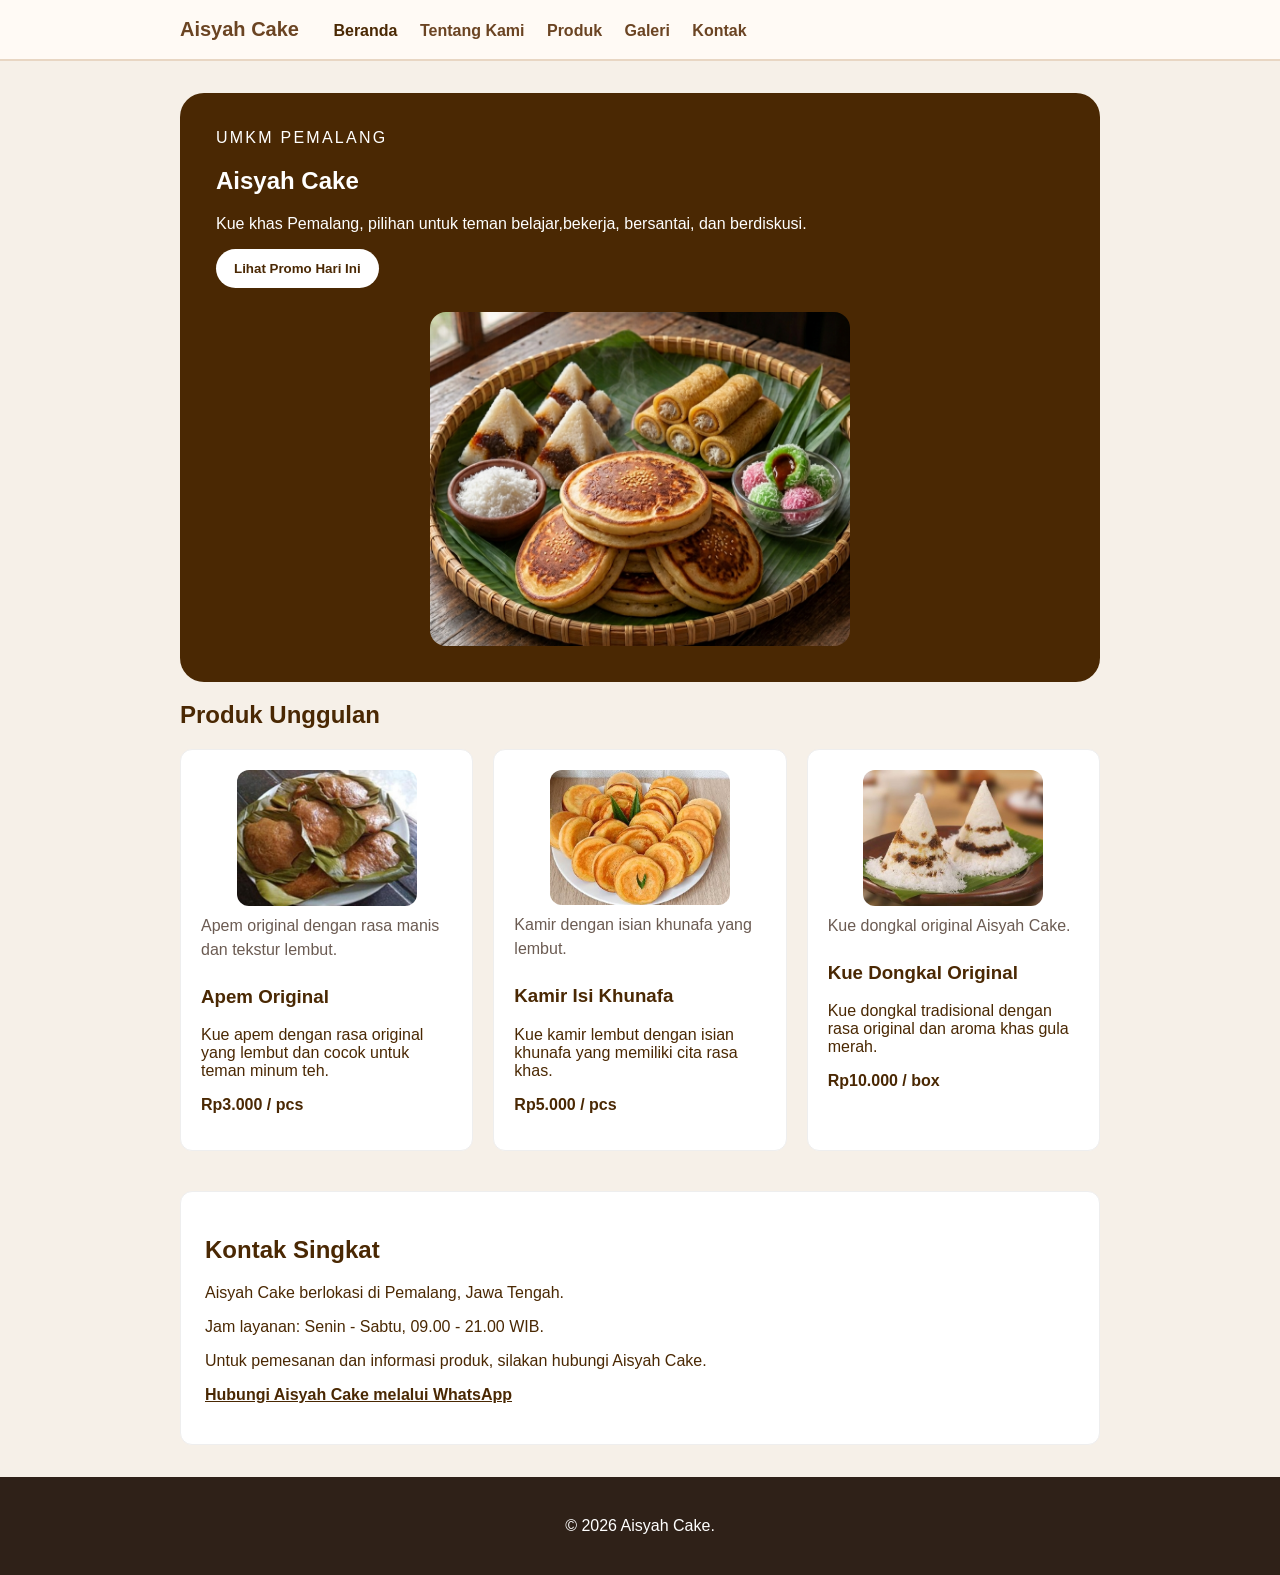
==== index.html @ 16a3bdfd "feat(P04): tambah form preferensi kontak dan validasi" ====
<!DOCTYPE html>
<html lang="id">

<head>
    <meta charset="UTF-8">
    <meta name="viewport" content="width=device-width, initial-scale=1.0">
    <title>Aisyah Cake - Website UMKM</title>
    <link rel="stylesheet" href="css/style.css">
</head>

<body>
     <a class="skip-link" href="#konten"> Lewati ke konten utama </a>
    <header class="site-header">
        <nav class="nav" aria-label="Navigasi utama">
            <a class="brand" href="index.html">
                Aisyah Cake
            </a>
            <ul>
                <li>
                    <a aria-current="page" href="index.html">Beranda</a>
                </li>
                <li>
                    <a href="tentang.html">Tentang Kami</a>
                </li>
                <li>
                    <a href="produk.html">Produk</a>
                </li>
                <li>
                    <a href="galeri.html">Galeri</a>
                </li>
                <li>
                    <a href="kontak.html">Kontak</a>
                </li>
            </ul>
        </nav>
    </header>

    <main id="konten" class="page">
         <section class="hero" aria-labelledby="hero-title">
            <p class="eyebrow">UMKM PEMALANG</p>
            <h1 id="hero-title"> Aisyah Cake </h1>
            <p>Kue khas Pemalang, pilihan untuk teman belajar,bekerja, bersantai, dan berdiskusi.</p>
            <button id="promoButton" type="button">Lihat Promo Hari Ini</button>
            <img src="assets/images/kue-tradisional.png"
                alt="Ilustrasi produk kue tradisional Aisyah Cake">
        </section>
        <section aria-labelledby="produk-title">
            <h2 id="produk-title">Produk Unggulan</h2>
            <div class="product-list">
                <article class="product-card">
                    <figure>
                        <img src="assets/images/apem.jpg"
                            alt="Kue apem original Aisyah Cake">
                        <figcaption>Apem original dengan rasa manis dan tekstur lembut.</figcaption>
                    </figure>
                    <h3>Apem Original</h3>
                    <p>Kue apem dengan rasa original yang lembut dan cocok untuk teman minum teh.</p>
                    <p class="price">Rp3.000 / pcs</p>
                </article>
                <article class="product-card">
                    <figure>
                        <img src="assets/images/kamirpmlg.jpg"
                            alt="Kue kamir Aisyah Cake">
                        <figcaption>Kamir dengan isian khunafa yang lembut.</figcaption>
                    </figure>
                    <h3>Kamir Isi Khunafa</h3>
                    <p>Kue kamir lembut dengan isian khunafa yang memiliki cita rasa khas.</p>
                    <p class="price">Rp5.000 / pcs</p>
                </article>
                <article class="product-card">
                    <figure>
                        <img src="assets/images/dongkal.jpeg"
                            alt="Kue dongkal original Aisyah Cake">
                        <figcaption>Kue dongkal original Aisyah Cake.</figcaption>
                    </figure>
                    <h3>Kue Dongkal Original</h3>
                    <p> Kue dongkal tradisional dengan rasa original dan aroma khas gula merah.</p>
                    <p class="price">Rp10.000 / box </p>
                </article>
            </div>
        </section>
        <section class="kontak" id="kontak" aria-labelledby="kontak-title">
            <h2 id="kontak-title">Kontak Singkat</h2>
            <p>Aisyah Cake berlokasi di Pemalang, Jawa Tengah.</p>
            <p>Jam layanan: Senin - Sabtu, 09.00 - 21.00 WIB.</p>
            <p>Untuk pemesanan dan informasi produk, silakan hubungi Aisyah Cake.</p>
            <p>
                <a href="https://wa.me/085877438690">Hubungi Aisyah Cake melalui WhatsApp</a>
            </p>
        </section>
    </main>

    <footer class="site-footer">
        <p> &copy; 2026 Aisyah Cake.</p>
    </footer>

    <script src="js/script.js"></script>
</body>
</html>
---- css/style.css ----
body {
    margin: 0;
    color: #4a2803;
    background: #f6f0e8;
    font-family: Arial, sans-serif;
}

.page {
    max-width: 920px;
    margin: 0 auto;
    padding: 32px 20px;
}


/* HEADER */

.site-header {
    padding: 18px 20px;
    background: #fffaf5;
    border-bottom: 2px solid #e8d6c3;
}

.nav {
    max-width: 920px;
    margin: 0 auto;
}

.brand {
    display: inline-block;
    margin-right: 30px;
    color: #4a2803;
    font-size: 20px;
    font-weight: 800;
    text-decoration: none;
}

.nav ul {
    display: inline-block;
    padding: 0;
    margin: 0;
    list-style: none;
}

.nav li {
    display: inline-block;
    margin-right: 18px;
}

.nav a {
    color: #6b4423;
    text-decoration: none;
    font-weight: 600;
}

.nav a:hover {
    color: #4a2803;
}

.nav a[aria-current="page"] {
    color: #4a2803;
    font-weight: 800;
}


/* SKIP LINK */

.skip-link {
    position: absolute;
    left: -9999px;
    padding: 8px 12px;
    color: white;
    background: #2f2118;
}

.skip-link:focus {
    top: 8px;
    left: 8px;
}


/* FOCUS */

a:focus-visible,
button:focus-visible {
    outline: 3px solid #2563eb;
    outline-offset: 3px;
}


/* HERO */

.hero {
    padding: 36px;
    color: white;
    background: #4a2803;
    border-radius: 24px;
}

.hero img {
    display: block;
    width: 100%;
    max-width: 420px;
    height: auto;
    margin: 24px auto 0;
    border-radius: 16px;
}

.eyebrow {
    margin: 0 0 8px;
    letter-spacing: 0.14em;
    text-transform: uppercase;
}


/* BUTTON */

button {
    padding: 12px 18px;
    color: #4a2803;
    font-weight: 700;
    cursor: pointer;
    background: white;
    border: 0;
    border-radius: 999px;
}


/* IMAGE */

img {
    max-width: 100%;
    height: auto;
}


/* PRODUCT */
.gallery-list {
    display: flex;
    gap: 20px;
    margin-top: 20px;
    overflow-x: auto;
    padding-bottom: 12px;
    scroll-behavior: smooth;
}

.product-list {
    display: grid;
    grid-template-columns: repeat(3, 1fr);
    gap: 20px;
    margin-top: 20px;
}

.product-card {
    padding: 20px;
    background: white;
    border: 1px solid #eee;
    border-radius: 12px;
}

.product-card h3 {
    margin-top: 0;
}

.price {
    font-weight: 700;
}

.product-card figure img {
    display: block;
    width: 100%;
    max-width: 180px;
    height: auto;
    margin: 0 auto;
    border-radius: 12px;
}


/* FIGURE */

figure {
    margin: 0 0 24px;
}

figcaption {
    margin-top: 8px;
    color: #6b5b52;
    line-height: 1.5;
}


/* GALLERY */

.media-card {
    flex: 0 0 400px;
    padding: 20px;
    background: white;
    border: 1px solid #eee;
    border-radius: 12px;
}

.media-card img {
    display: block;
    width: 100%;
    max-width: 300px;
    height: auto;
    margin: 0 auto;
    border-radius: 12px;
}


/* TABLE */

table {
    width: 100%;
    margin-top: 20px;
    background: white;
    border-collapse: collapse;
}

caption {
    margin-bottom: 8px;
    font-weight: 700;
    text-align: left;
}

th,
td {
    padding: 10px;
    text-align: left;
    border: 1px solid #dccbbc;
}

th {
    background: #fffaf5;
}


/* KONTAK */

.kontak {
    padding: 24px;
    margin-top: 40px;
    background: white;
    border: 1px solid #eee;
    border-radius: 12px;
}

.kontak a {
    color: #4a2803;
    font-weight: 700;
}

.kontak a:focus-visible {
    outline: 3px solid #2563eb;
    outline-offset: 3px;
}


/* FOOTER */

.site-footer {
    padding: 24px 20px;
    color: white;
    text-align: center;
    background: #2f2118;
}


/* RESPONSIVE */

@media (max-width: 700px) {
    .product-list {
        grid-template-columns: 1fr;
    }

    .gallery-list {
        grid-template-columns: 1fr;
    }
}

/* FORM */
.field {
     margin-bottom: 16px; 
    }
.field label {
     display: block;
     margin-bottom: 6px; 
    }
fieldset { 
     margin: 0 0 16px; 
    }
#preview-form { 
    padding: 16px; 
    white-space: pre-wrap; 
    background: white; 
    border: 1px solid #dccbbc; 
}
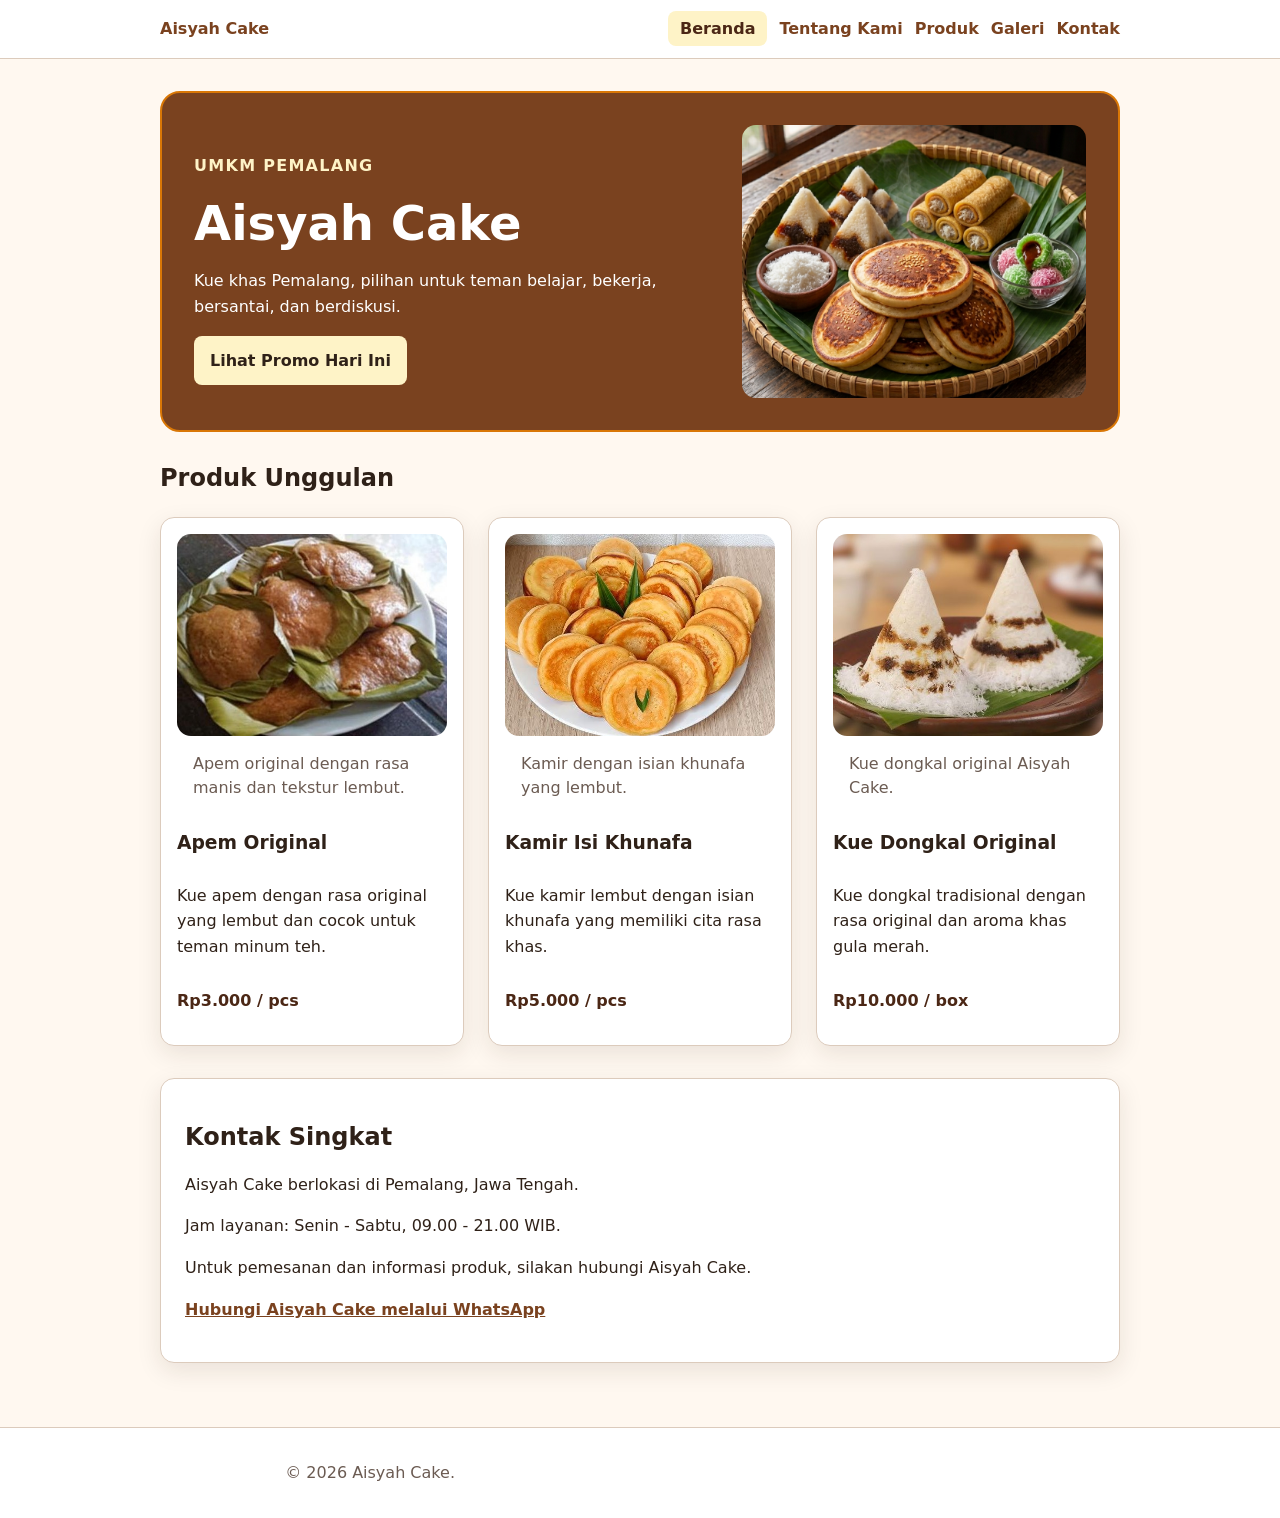
==== commit 46e43c9f: "feat(p06): implementasi layout grid dan flexbox" ====
--- a/index.html
+++ b/index.html
@@ -1,3 +1,4 @@
+
 <!DOCTYPE html>
 <html lang="id">
 
@@ -9,91 +10,137 @@
 </head>
 
 <body>
-     <a class="skip-link" href="#konten"> Lewati ke konten utama </a>
+    <a class="skip-link" href="#konten">Lewati ke konten utama</a>
+
     <header class="site-header">
         <nav class="nav" aria-label="Navigasi utama">
-            <a class="brand" href="index.html">
-                Aisyah Cake
-            </a>
+            <a class="brand" href="index.html">Aisyah Cake</a>
+
             <ul>
-                <li>
-                    <a aria-current="page" href="index.html">Beranda</a>
-                </li>
-                <li>
-                    <a href="tentang.html">Tentang Kami</a>
-                </li>
-                <li>
-                    <a href="produk.html">Produk</a>
-                </li>
-                <li>
-                    <a href="galeri.html">Galeri</a>
-                </li>
-                <li>
-                    <a href="kontak.html">Kontak</a>
-                </li>
+                <li><a aria-current="page" href="index.html">Beranda</a></li>
+                <li><a href="tentang.html">Tentang Kami</a></li>
+                <li><a href="produk.html">Produk</a></li>
+                <li><a href="galeri.html">Galeri</a></li>
+                <li><a href="kontak.html">Kontak</a></li>
             </ul>
         </nav>
     </header>
 
     <main id="konten" class="page">
-         <section class="hero" aria-labelledby="hero-title">
-            <p class="eyebrow">UMKM PEMALANG</p>
-            <h1 id="hero-title"> Aisyah Cake </h1>
-            <p>Kue khas Pemalang, pilihan untuk teman belajar,bekerja, bersantai, dan berdiskusi.</p>
-            <button id="promoButton" type="button">Lihat Promo Hari Ini</button>
-            <img src="assets/images/kue-tradisional.png"
-                alt="Ilustrasi produk kue tradisional Aisyah Cake">
+
+        <section class="hero" aria-labelledby="hero-title">
+            <div class="hero-content">
+                <p class="eyebrow">UMKM PEMALANG</p>
+
+                <h1 id="hero-title">Aisyah Cake</h1>
+
+                <p>
+                    Kue khas Pemalang, pilihan untuk teman belajar,
+                    bekerja, bersantai, dan berdiskusi.
+                </p>
+
+                <button id="promoButton" type="button">
+                    Lihat Promo Hari Ini
+                </button>
+            </div>
+
+            <div class="hero-media">
+                <img
+                    src="assets/images/kue-tradisional.png"
+                    alt="Ilustrasi produk kue tradisional Aisyah Cake">
+            </div>
         </section>
-        <section aria-labelledby="produk-title">
+
+        <section class="produk-unggulan" aria-labelledby="produk-title">
             <h2 id="produk-title">Produk Unggulan</h2>
+
             <div class="product-list">
                 <article class="product-card">
                     <figure>
-                        <img src="assets/images/apem.jpg"
+                        <img
+                            src="assets/images/apem.jpg"
                             alt="Kue apem original Aisyah Cake">
-                        <figcaption>Apem original dengan rasa manis dan tekstur lembut.</figcaption>
+                        <figcaption>
+                            Apem original dengan rasa manis dan tekstur lembut.
+                        </figcaption>
                     </figure>
+
                     <h3>Apem Original</h3>
-                    <p>Kue apem dengan rasa original yang lembut dan cocok untuk teman minum teh.</p>
+
+                    <p>
+                        Kue apem dengan rasa original yang lembut dan cocok
+                        untuk teman minum teh.
+                    </p>
+
                     <p class="price">Rp3.000 / pcs</p>
                 </article>
+
                 <article class="product-card">
                     <figure>
-                        <img src="assets/images/kamirpmlg.jpg"
+                        <img
+                            src="assets/images/kamirpmlg.jpg"
                             alt="Kue kamir Aisyah Cake">
-                        <figcaption>Kamir dengan isian khunafa yang lembut.</figcaption>
+                        <figcaption>
+                            Kamir dengan isian khunafa yang lembut.
+                        </figcaption>
                     </figure>
+
                     <h3>Kamir Isi Khunafa</h3>
-                    <p>Kue kamir lembut dengan isian khunafa yang memiliki cita rasa khas.</p>
+
+                    <p>
+                        Kue kamir lembut dengan isian khunafa yang memiliki
+                        cita rasa khas.
+                    </p>
+
                     <p class="price">Rp5.000 / pcs</p>
                 </article>
+
                 <article class="product-card">
                     <figure>
-                        <img src="assets/images/dongkal.jpeg"
+                        <img
+                            src="assets/images/dongkal.jpeg"
                             alt="Kue dongkal original Aisyah Cake">
-                        <figcaption>Kue dongkal original Aisyah Cake.</figcaption>
+                        <figcaption>
+                            Kue dongkal original Aisyah Cake.
+                        </figcaption>
                     </figure>
+
                     <h3>Kue Dongkal Original</h3>
-                    <p> Kue dongkal tradisional dengan rasa original dan aroma khas gula merah.</p>
-                    <p class="price">Rp10.000 / box </p>
+
+                    <p>
+                        Kue dongkal tradisional dengan rasa original dan
+                        aroma khas gula merah.
+                    </p>
+
+                    <p class="price">Rp10.000 / box</p>
                 </article>
             </div>
         </section>
+
         <section class="kontak" id="kontak" aria-labelledby="kontak-title">
             <h2 id="kontak-title">Kontak Singkat</h2>
+
             <p>Aisyah Cake berlokasi di Pemalang, Jawa Tengah.</p>
             <p>Jam layanan: Senin - Sabtu, 09.00 - 21.00 WIB.</p>
-            <p>Untuk pemesanan dan informasi produk, silakan hubungi Aisyah Cake.</p>
             <p>
-                <a href="https://wa.me/085877438690">Hubungi Aisyah Cake melalui WhatsApp</a>
+                Untuk pemesanan dan informasi produk, silakan hubungi
+                Aisyah Cake.
+            </p>
+
+            <p>
+                <a href="https://wa.me/085877438690">
+                    Hubungi Aisyah Cake melalui WhatsApp
+                </a>
             </p>
         </section>
+
     </main>
 
     <footer class="site-footer">
-        <p> &copy; 2026 Aisyah Cake.</p>
+        <p>&copy; 2026 Aisyah Cake.</p>
     </footer>
 
     <script src="js/script.js"></script>
 </body>
-</html>+
+</html>
--- a/css/style.css
+++ b/css/style.css
@@ -1,297 +1,618 @@
+:root {
+    /* Token warna */
+    --color-primary: #7a421f;
+    --color-primary-strong: #4b2715;
+    --color-text: #2f2118;
+    --color-muted: #6b5b52;
+    --color-surface: #ffffff;
+    --color-surface-soft: #fff8f0;
+    --color-border: #dccbbc;
+    --color-focus: #1d4ed8;
+
+    /* Token tugas mandiri */
+    --color-accent: #d97706;
+    --color-success: #166534;
+    --color-success-soft: #f0fdf4;
+    --color-danger: #b91c1c;
+    --color-danger-soft: #fef2f2;
+
+    /* Token spasi */
+    --space-1: 0.5rem;
+    --space-2: 0.75rem;
+    --space-3: 1rem;
+    --space-4: 1.5rem;
+    --space-5: 2rem;
+    --space-6: 2.5rem;
+
+    /* Token radius dan bayangan */
+    --radius-sm: 0.5rem;
+    --radius-md: 0.875rem;
+    --radius-lg: 1.25rem;
+    --shadow-card: 0 0.5rem 1.5rem rgb(47 33 24 / 0.1);
+}
+
+*,
+*::before,
+*::after {
+    box-sizing: border-box;
+}
+
+html {
+    color-scheme: light;
+}
+
 body {
     margin: 0;
-    color: #4a2803;
-    background: #f6f0e8;
-    font-family: Arial, sans-serif;
-}
-
-.page {
-    max-width: 920px;
-    margin: 0 auto;
-    padding: 32px 20px;
-}
-
-
-/* HEADER */
-
-.site-header {
-    padding: 18px 20px;
-    background: #fffaf5;
-    border-bottom: 2px solid #e8d6c3;
-}
-
-.nav {
-    max-width: 920px;
-    margin: 0 auto;
-}
-
-.brand {
-    display: inline-block;
-    margin-right: 30px;
-    color: #4a2803;
-    font-size: 20px;
-    font-weight: 800;
-    text-decoration: none;
-}
-
-.nav ul {
-    display: inline-block;
-    padding: 0;
-    margin: 0;
-    list-style: none;
-}
-
-.nav li {
-    display: inline-block;
-    margin-right: 18px;
-}
-
-.nav a {
-    color: #6b4423;
-    text-decoration: none;
-    font-weight: 600;
-}
-
-.nav a:hover {
-    color: #4a2803;
-}
-
-.nav a[aria-current="page"] {
-    color: #4a2803;
-    font-weight: 800;
-}
-
-
-/* SKIP LINK */
-
-.skip-link {
-    position: absolute;
-    left: -9999px;
-    padding: 8px 12px;
-    color: white;
-    background: #2f2118;
-}
-
-.skip-link:focus {
-    top: 8px;
-    left: 8px;
-}
-
-
-/* FOCUS */
-
-a:focus-visible,
-button:focus-visible {
-    outline: 3px solid #2563eb;
-    outline-offset: 3px;
-}
-
-
-/* HERO */
-
-.hero {
-    padding: 36px;
-    color: white;
-    background: #4a2803;
-    border-radius: 24px;
-}
-
-.hero img {
-    display: block;
-    width: 100%;
-    max-width: 420px;
-    height: auto;
-    margin: 24px auto 0;
-    border-radius: 16px;
-}
-
-.eyebrow {
-    margin: 0 0 8px;
-    letter-spacing: 0.14em;
-    text-transform: uppercase;
-}
-
-
-/* BUTTON */
-
-button {
-    padding: 12px 18px;
-    color: #4a2803;
-    font-weight: 700;
-    cursor: pointer;
-    background: white;
-    border: 0;
-    border-radius: 999px;
-}
-
-
-/* IMAGE */
-
+    color: var(--color-text);
+    background: var(--color-surface-soft);
+    font-family: system-ui, -apple-system, BlinkMacSystemFont, "Segoe UI", sans-serif;
+    font-size: 1rem;
+    line-height: 1.6;
+}
+
+/* Media, tautan, dan fokus keyboard */
 img {
     max-width: 100%;
     height: auto;
 }
 
-
-/* PRODUCT */
-.gallery-list {
+a {
+    color: var(--color-primary);
+}
+
+a:hover {
+    color: var(--color-primary-strong);
+}
+
+:focus-visible {
+    outline: 3px solid var(--color-focus);
+    outline-offset: 3px;
+}
+
+/* Skip link */
+.skip-link {
+    position: absolute;
+    top: -5rem;
+    left: var(--space-3);
+    padding: var(--space-2) var(--space-3);
+    color: var(--color-surface);
+    background: var(--color-text);
+}
+
+.skip-link:focus {
+    top: var(--space-3);
+}
+
+/* Header dan navigasi Flexbox */
+.site-header,
+.site-footer {
+    padding: var(--space-3) var(--space-4);
+    background: var(--color-surface);
+    border-bottom: 1px solid var(--color-border);
+}
+
+.nav,
+.page {
+    width: min(100% - 2rem, 60rem);
+    margin-inline: auto;
+}
+
+.nav {
     display: flex;
-    gap: 20px;
-    margin-top: 20px;
-    overflow-x: auto;
-    padding-bottom: 12px;
-    scroll-behavior: smooth;
+    align-items: center;
+    justify-content: space-between;
+    flex-wrap: wrap;
+    gap: var(--space-3);
+}
+
+.brand {
+    display: inline-block;
+    flex-shrink: 0;
+    margin: 0;
+    color: var(--color-text);
+    font-weight: 800;
+    text-decoration: none;
+}
+
+.nav ul {
+    display: flex;
+    align-items: center;
+    flex-wrap: wrap;
+    gap: var(--space-2);
+    padding: 0;
+    margin: 0;
+    list-style: none;
+}
+
+.nav li {
+    margin: 0;
+}
+
+.nav a {
+    color: var(--color-primary);
+    font-weight: 600;
+    text-decoration: none;
+}
+
+.nav a:hover {
+    color: var(--color-primary-strong);
+}
+
+.nav a[aria-current="page"] {
+    padding: var(--space-1) var(--space-2);
+    color: var(--color-primary-strong);
+    font-weight: 700;
+    background: #fef3c7;
+    border-radius: var(--radius-sm);
+}
+
+.page {
+    padding-block: var(--space-5);
+}
+
+/* Tipografi */
+h1,
+h2,
+h3 {
+    line-height: 1.2;
+    text-wrap: balance;
+}
+
+h1 {
+    font-size: clamp(2rem, 6vw, 3rem);
+}
+
+p,
+li {
+    max-width: 68ch;
+}
+
+.eyebrow {
+    color: var(--color-primary);
+    font-weight: 800;
+    letter-spacing: 0.08em;
+    text-transform: uppercase;
+}
+
+.price {
+    color: var(--color-primary-strong);
+    font-weight: 800;
+}
+
+/* Tombol */
+.button,
+button {
+    display: inline-block;
+    padding: var(--space-2) var(--space-3);
+    color: var(--color-surface);
+    font: inherit;
+    font-weight: 700;
+    text-decoration: none;
+    cursor: pointer;
+    background: var(--color-primary);
+    border: 0;
+    border-radius: var(--radius-sm);
+}
+
+.button:hover,
+button:hover {
+    color: var(--color-surface);
+    background: var(--color-primary-strong);
+}
+
+/* Hero Beranda CSS Grid */
+.hero {
+    display: grid;
+    grid-template-columns: minmax(0, 1.2fr) minmax(0, 0.8fr);
+    align-items: center;
+    gap: var(--space-5);
+    padding: var(--space-5);
+    color: var(--color-surface);
+    background: var(--color-primary);
+    border: 2px solid var(--color-accent);
+    border-radius: var(--radius-lg);
+}
+
+.hero-content,
+.hero-media {
+    min-width: 0;
+}
+
+.hero-content h1 {
+    margin-block: var(--space-2);
+}
+
+.hero-content p {
+    max-width: 55ch;
+}
+
+.hero .eyebrow {
+    color: #fef3c7;
+}
+
+.hero-media img {
+    display: block;
+    width: 100%;
+    max-width: none;
+    height: auto;
+    margin: 0;
+    border-radius: var(--radius-md);
+}
+
+.hero #promoButton {
+    color: var(--color-text);
+    background: #fef3c7;
+}
+
+.hero #promoButton:hover {
+    color: var(--color-text);
+    background: #fde68a;
+}
+
+/* Gaya dasar Card */
+.product-card,
+.media-card {
+    padding: var(--space-3);
+    background: var(--color-surface);
+    border: 1px solid var(--color-border);
+    border-radius: var(--radius-md);
+    box-shadow: var(--shadow-card);
+}
+
+/* Produk unggulan dan kartu Grid + Flexbox */
+.produk-unggulan,
+.kontak {
+    margin-top: var(--space-5);
+}
+
+.produk-unggulan > h2 {
+    margin-bottom: var(--space-4);
 }
 
 .product-list {
     display: grid;
-    grid-template-columns: repeat(3, 1fr);
-    gap: 20px;
-    margin-top: 20px;
+    grid-template-columns: repeat(3, minmax(0, 1fr));
+    align-items: stretch;
+    gap: var(--space-4);
 }
 
 .product-card {
-    padding: 20px;
-    background: white;
-    border: 1px solid #eee;
-    border-radius: 12px;
+    display: flex;
+    flex-direction: column;
+    min-width: 0;
+    margin: 0;
 }
 
 .product-card h3 {
-    margin-top: 0;
-}
-
-.price {
-    font-weight: 700;
+    margin-top: var(--space-3);
+    margin-bottom: var(--space-2);
+}
+
+.product-card figure {
+    margin: 0;
 }
 
 .product-card figure img {
     display: block;
     width: 100%;
-    max-width: 180px;
+    max-width: none;
     height: auto;
     margin: 0 auto;
-    border-radius: 12px;
-}
-
-
-/* FIGURE */
+    border-radius: var(--radius-md);
+}
+
+.product-card p {
+    overflow-wrap: break-word;
+}
+
+.product-card .price {
+    margin-top: auto;
+    padding-top: var(--space-2);
+}
+
+/* Tentang Kami Grid */
+.about-intro {
+    display: grid;
+    grid-template-columns: minmax(0, 1.1fr) minmax(0, 0.9fr);
+    align-items: center;
+    gap: var(--space-5);
+    margin-bottom: var(--space-5);
+}
+
+.about-content,
+.about-image {
+    min-width: 0;
+}
+
+.about-image img {
+    display: block;
+    width: 100%;
+    height: auto;
+    border-radius: var(--radius-md);
+    object-fit: cover;
+}
+
+.about-values {
+    padding: var(--space-4);
+    margin-bottom: var(--space-5);
+    background: var(--color-surface-soft);
+    border: 1px solid var(--color-border);
+    border-radius: var(--radius-md);
+}
+
+.about-values ul {
+    padding-left: var(--space-4);
+    line-height: 1.9;
+}
+
+/* Kategori dan daftar harga produk */
+.product-categories,
+.product-prices {
+    margin-block: var(--space-5);
+}
+
+.category-list {
+    display: flex;
+    flex-wrap: wrap;
+    gap: var(--space-2);
+    padding: 0;
+    list-style: none;
+}
+
+.category-list li {
+    padding: 0.6rem 1rem;
+    color: var(--color-primary);
+    background: #fff3e6;
+    border: 1px solid #e5c8ad;
+    border-radius: 999px;
+}
+
+.table-wrapper {
+    width: 100%;
+    overflow-x: auto;
+}
+
+table {
+    width: 100%;
+    margin-block: var(--space-3);
+    background: var(--color-surface);
+    border: 1px solid var(--color-border);
+    border-collapse: collapse;
+    box-shadow: var(--shadow-card);
+}
+
+.table-wrapper table {
+    margin-top: 0;
+}
+
+caption {
+    padding: var(--space-2);
+    margin-bottom: var(--space-2);
+    color: var(--color-muted);
+    font-weight: 700;
+    text-align: left;
+}
+
+th,
+td {
+    padding: var(--space-2);
+    text-align: left;
+    vertical-align: top;
+    background: var(--color-surface);
+    border: 1px solid var(--color-border);
+}
+
+th {
+    background: var(--color-surface-soft);
+}
+
+.table-wrapper thead th {
+    color: var(--color-surface);
+    background: var(--color-primary);
+}
+
+.table-wrapper tbody tr:nth-child(even) th,
+.table-wrapper tbody tr:nth-child(even) td {
+    background: var(--color-surface-soft);
+}
+
+/* Galeri CSS Grid */
+.gallery-list {
+    display: grid;
+    grid-template-columns: repeat(2, minmax(0, 1fr));
+    gap: var(--space-4);
+    margin-top: var(--space-4);
+}
+
+.media-card {
+    min-width: 0;
+    margin: 0;
+    padding: 0;
+    overflow: hidden;
+}
 
 figure {
-    margin: 0 0 24px;
-}
-
-figcaption {
-    margin-top: 8px;
-    color: #6b5b52;
-    line-height: 1.5;
-}
-
-
-/* GALLERY */
-
-.media-card {
-    flex: 0 0 400px;
-    padding: 20px;
-    background: white;
-    border: 1px solid #eee;
-    border-radius: 12px;
+    margin: 0;
 }
 
 .media-card img {
     display: block;
     width: 100%;
-    max-width: 300px;
-    height: auto;
-    margin: 0 auto;
-    border-radius: 12px;
-}
-
-
-/* TABLE */
-
-table {
-    width: 100%;
-    margin-top: 20px;
-    background: white;
-    border-collapse: collapse;
-}
-
-caption {
-    margin-bottom: 8px;
+    height: 15rem;
+    object-fit: cover;
+}
+
+figcaption {
+    padding: var(--space-3);
+    color: var(--color-muted);
+    line-height: 1.5;
+}
+
+audio {
+    max-width: 100%;
+}
+
+.gallery-audio {
+    padding: 1.25rem;
+    margin-top: var(--space-5);
+    background: var(--color-surface);
+    border: 1px solid var(--color-border);
+    border-radius: var(--radius-md);
+    box-shadow: var(--shadow-card);
+}
+
+.gallery-audio audio {
+    display: block;
+    width: 100%;
+    max-width: 30rem;
+}
+
+/* Kontak dan formulir */
+.kontak {
+    padding: var(--space-4);
+    background: var(--color-surface);
+    border: 1px solid var(--color-border);
+    border-radius: var(--radius-md);
+    box-shadow: var(--shadow-card);
+}
+
+.kontak a {
+    color: var(--color-primary);
     font-weight: 700;
-    text-align: left;
-}
-
-th,
-td {
-    padding: 10px;
-    text-align: left;
-    border: 1px solid #dccbbc;
-}
-
-th {
-    background: #fffaf5;
-}
-
-
-/* KONTAK */
-
-.kontak {
-    padding: 24px;
-    margin-top: 40px;
-    background: white;
-    border: 1px solid #eee;
-    border-radius: 12px;
-}
-
-.kontak a {
-    color: #4a2803;
+}
+
+#form-kontak {
+    display: grid;
+    grid-template-columns: repeat(2, minmax(0, 1fr));
+    gap: 1.25rem;
+    padding: var(--space-3);
+    margin-top: var(--space-4);
+    background: var(--color-surface);
+    border: 1px solid var(--color-border);
+    border-radius: var(--radius-md);
+    box-shadow: var(--shadow-card);
+}
+
+#form-kontak .field {
+    display: flex;
+    flex-direction: column;
+    gap: 0.45rem;
+    min-width: 0;
+    margin: 0;
+}
+
+.field label,
+legend {
+    display: block;
+    margin-bottom: var(--space-1);
     font-weight: 700;
 }
 
+#form-kontak input:not([type="radio"]),
+#form-kontak select,
+#form-kontak textarea {
+    width: 100%;
+    max-width: 100%;
+    padding: var(--space-2);
+    color: inherit;
+    font: inherit;
+    background: var(--color-surface);
+    border: 1px solid var(--color-border);
+    border-radius: var(--radius-sm);
+}
+
+input[type="radio"],
+input[type="checkbox"] {
+    width: auto;
+}
+
+fieldset {
+    min-width: 0;
+    padding: var(--space-3);
+    margin: 0 0 var(--space-3);
+    border: 1px solid var(--color-border);
+    border-radius: var(--radius-sm);
+}
+
+#form-kontak fieldset {
+    display: flex;
+    flex-direction: column;
+    gap: var(--space-2);
+    margin: 0;
+    padding: var(--space-3);
+    border-radius: var(--radius-md);
+}
+
+#form-kontak legend {
+    padding: 0 0.35rem;
+}
+
+#form-kontak .field:has(textarea),
+#form-kontak button {
+    grid-column: 1 / -1;
+}
+
+#form-kontak textarea {
+    resize: vertical;
+}
+
+#form-kontak button {
+    justify-self: start;
+}
+
+#form-kontak button:hover {
+    background: var(--color-primary-strong);
+}
+
+#form-kontak input:focus-visible,
+#form-kontak select:focus-visible,
+#form-kontak textarea:focus-visible,
+#form-kontak button:focus-visible,
+.nav a:focus-visible,
+.hero button:focus-visible,
 .kontak a:focus-visible {
-    outline: 3px solid #2563eb;
+    outline: 3px solid var(--color-focus);
     outline-offset: 3px;
 }
 
-
-/* FOOTER */
-
+/* Preview form dan status */
+.contact-preview {
+    margin-top: var(--space-5);
+}
+
+#preview-form {
+    overflow-x: auto;
+    padding: var(--space-3);
+    white-space: pre-wrap;
+    overflow-wrap: anywhere;
+    background: var(--color-surface);
+    border: 1px solid var(--color-border);
+    border-radius: var(--radius-sm);
+}
+
+#preview-form.status-success {
+    margin-block: var(--space-3);
+    padding: var(--space-2) var(--space-3);
+    color: var(--color-success);
+    background: var(--color-success-soft);
+    border: 2px solid var(--color-success);
+    font-weight: 700;
+}
+
+#preview-form.status-danger {
+    margin-block: var(--space-3);
+    padding: var(--space-2) var(--space-3);
+    color: var(--color-danger);
+    background: var(--color-danger-soft);
+    border: 2px solid var(--color-danger);
+    font-weight: 700;
+}
+
+/* Footer */
 .site-footer {
-    padding: 24px 20px;
-    color: white;
+    margin-top: var(--space-5);
+    color: var(--color-muted);
     text-align: center;
-    background: #2f2118;
-}
-
-
-/* RESPONSIVE */
-
-@media (max-width: 700px) {
-    .product-list {
-        grid-template-columns: 1fr;
-    }
-
-    .gallery-list {
-        grid-template-columns: 1fr;
-    }
-}
-
-/* FORM */
-.field {
-     margin-bottom: 16px; 
-    }
-.field label {
-     display: block;
-     margin-bottom: 6px; 
-    }
-fieldset { 
-     margin: 0 0 16px; 
-    }
-#preview-form { 
-    padding: 16px; 
-    white-space: pre-wrap; 
-    background: white; 
-    border: 1px solid #dccbbc; 
-}+    border-top: 1px solid var(--color-border);
+    border-bottom: 0;
+}
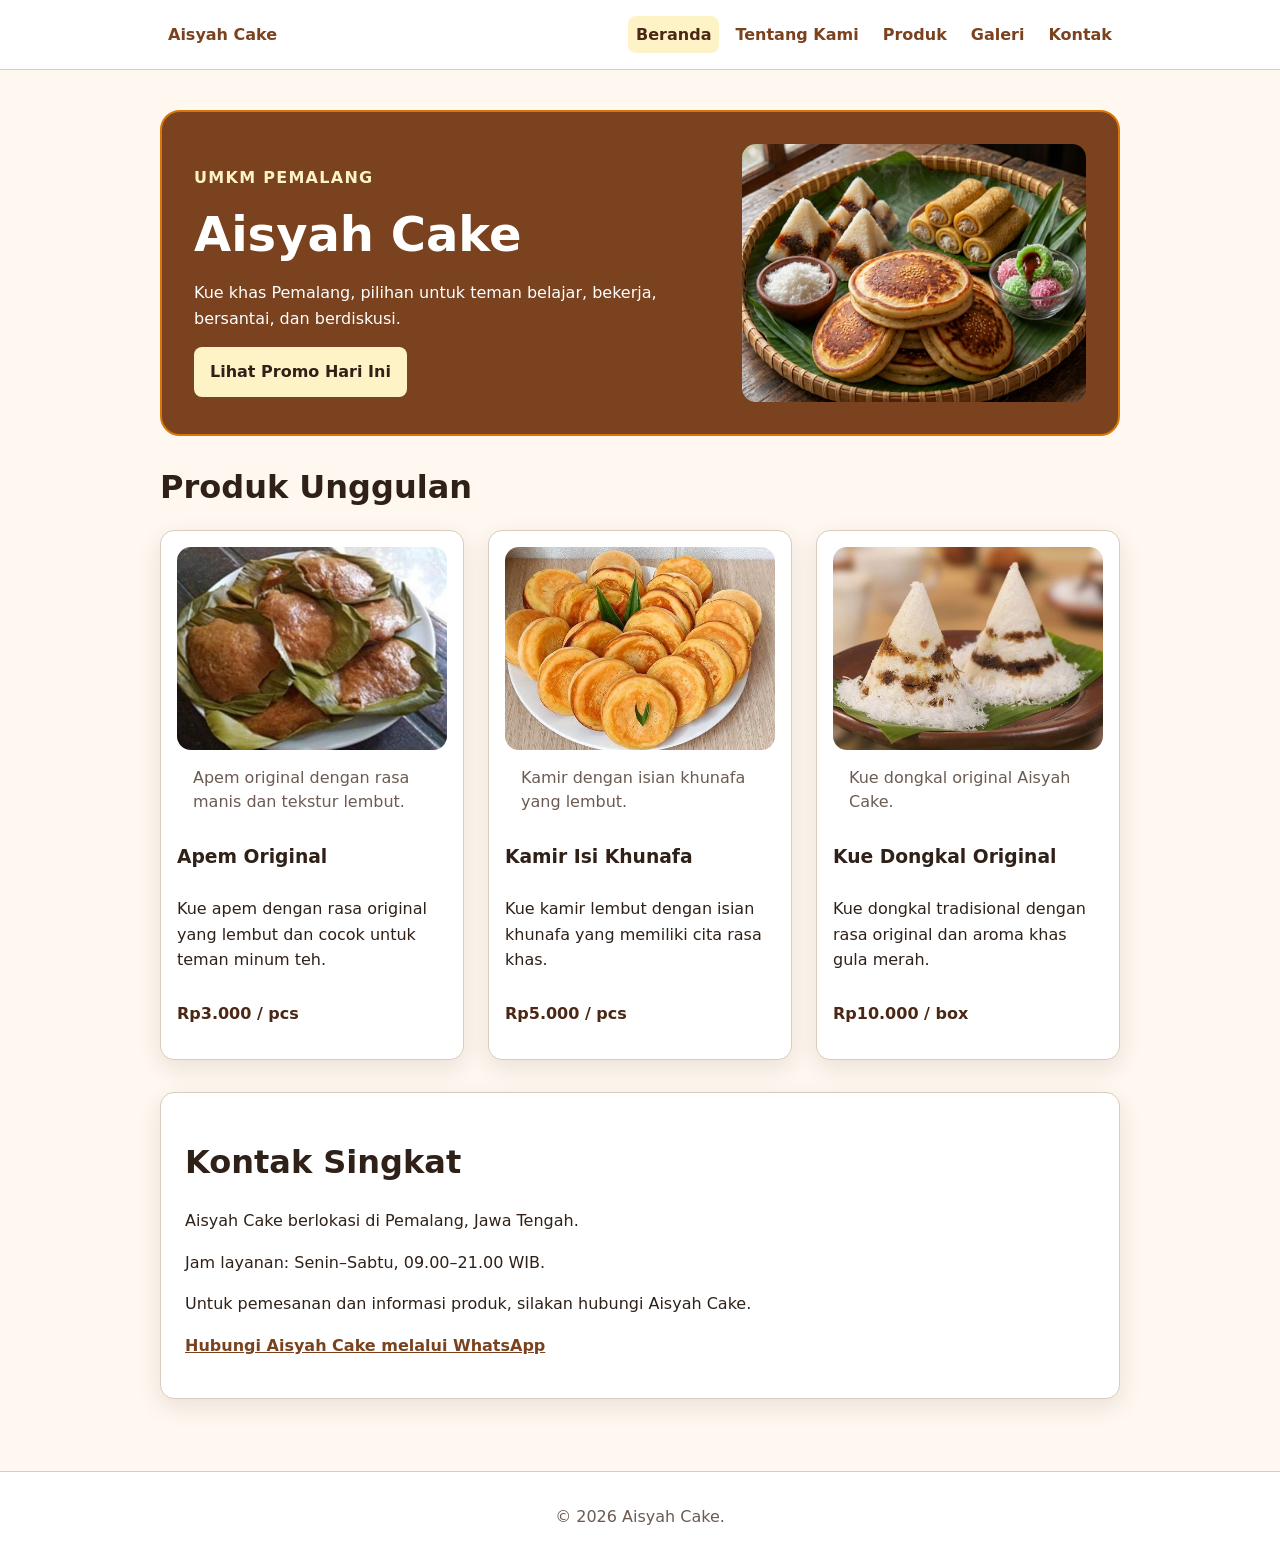
==== commit c418f2d5: "feat(p07): audit responsivitas website" ====
--- a/index.html
+++ b/index.html
@@ -1,146 +1,79 @@
-
 <!DOCTYPE html>
 <html lang="id">
-
 <head>
-    <meta charset="UTF-8">
-    <meta name="viewport" content="width=device-width, initial-scale=1.0">
-    <title>Aisyah Cake - Website UMKM</title>
-    <link rel="stylesheet" href="css/style.css">
+  <meta charset="UTF-8">
+  <meta name="viewport" content="width=device-width, initial-scale=1">
+  <meta name="description" content="Aisyah Cake menyediakan kue tradisional khas Pemalang.">
+  <title>Aisyah Cake - Website UMKM</title>
+  <link rel="stylesheet" href="css/style.css">
+  <script src="js/script.js" defer></script>
 </head>
-
 <body>
-    <a class="skip-link" href="#konten">Lewati ke konten utama</a>
-
-    <header class="site-header">
-        <nav class="nav" aria-label="Navigasi utama">
-            <a class="brand" href="index.html">Aisyah Cake</a>
-
-            <ul>
-                <li><a aria-current="page" href="index.html">Beranda</a></li>
-                <li><a href="tentang.html">Tentang Kami</a></li>
-                <li><a href="produk.html">Produk</a></li>
-                <li><a href="galeri.html">Galeri</a></li>
-                <li><a href="kontak.html">Kontak</a></li>
-            </ul>
-        </nav>
-    </header>
-
-    <main id="konten" class="page">
-
-        <section class="hero" aria-labelledby="hero-title">
-            <div class="hero-content">
-                <p class="eyebrow">UMKM PEMALANG</p>
-
-                <h1 id="hero-title">Aisyah Cake</h1>
-
-                <p>
-                    Kue khas Pemalang, pilihan untuk teman belajar,
-                    bekerja, bersantai, dan berdiskusi.
-                </p>
-
-                <button id="promoButton" type="button">
-                    Lihat Promo Hari Ini
-                </button>
-            </div>
-
-            <div class="hero-media">
-                <img
-                    src="assets/images/kue-tradisional.png"
-                    alt="Ilustrasi produk kue tradisional Aisyah Cake">
-            </div>
-        </section>
-
-        <section class="produk-unggulan" aria-labelledby="produk-title">
-            <h2 id="produk-title">Produk Unggulan</h2>
-
-            <div class="product-list">
-                <article class="product-card">
-                    <figure>
-                        <img
-                            src="assets/images/apem.jpg"
-                            alt="Kue apem original Aisyah Cake">
-                        <figcaption>
-                            Apem original dengan rasa manis dan tekstur lembut.
-                        </figcaption>
-                    </figure>
-
-                    <h3>Apem Original</h3>
-
-                    <p>
-                        Kue apem dengan rasa original yang lembut dan cocok
-                        untuk teman minum teh.
-                    </p>
-
-                    <p class="price">Rp3.000 / pcs</p>
-                </article>
-
-                <article class="product-card">
-                    <figure>
-                        <img
-                            src="assets/images/kamirpmlg.jpg"
-                            alt="Kue kamir Aisyah Cake">
-                        <figcaption>
-                            Kamir dengan isian khunafa yang lembut.
-                        </figcaption>
-                    </figure>
-
-                    <h3>Kamir Isi Khunafa</h3>
-
-                    <p>
-                        Kue kamir lembut dengan isian khunafa yang memiliki
-                        cita rasa khas.
-                    </p>
-
-                    <p class="price">Rp5.000 / pcs</p>
-                </article>
-
-                <article class="product-card">
-                    <figure>
-                        <img
-                            src="assets/images/dongkal.jpeg"
-                            alt="Kue dongkal original Aisyah Cake">
-                        <figcaption>
-                            Kue dongkal original Aisyah Cake.
-                        </figcaption>
-                    </figure>
-
-                    <h3>Kue Dongkal Original</h3>
-
-                    <p>
-                        Kue dongkal tradisional dengan rasa original dan
-                        aroma khas gula merah.
-                    </p>
-
-                    <p class="price">Rp10.000 / box</p>
-                </article>
-            </div>
-        </section>
-
-        <section class="kontak" id="kontak" aria-labelledby="kontak-title">
-            <h2 id="kontak-title">Kontak Singkat</h2>
-
-            <p>Aisyah Cake berlokasi di Pemalang, Jawa Tengah.</p>
-            <p>Jam layanan: Senin - Sabtu, 09.00 - 21.00 WIB.</p>
-            <p>
-                Untuk pemesanan dan informasi produk, silakan hubungi
-                Aisyah Cake.
-            </p>
-
-            <p>
-                <a href="https://wa.me/085877438690">
-                    Hubungi Aisyah Cake melalui WhatsApp
-                </a>
-            </p>
-        </section>
-
-    </main>
-
-    <footer class="site-footer">
-        <p>&copy; 2026 Aisyah Cake.</p>
-    </footer>
-
-    <script src="js/script.js"></script>
+  <a class="skip-link" href="#konten">Lewati ke konten utama</a>
+  <header class="site-header">
+    <nav class="nav" aria-label="Navigasi utama">
+      <a class="brand" href="index.html">Aisyah Cake</a>
+      <ul>
+        <li><a aria-current="page" href="index.html">Beranda</a></li>
+        <li><a href="tentang.html">Tentang Kami</a></li>
+        <li><a href="produk.html">Produk</a></li>
+        <li><a href="galeri.html">Galeri</a></li>
+        <li><a href="kontak.html">Kontak</a></li>
+      </ul>
+    </nav>
+  </header>
+  <main id="konten" class="page">
+    <section class="hero" aria-labelledby="hero-title">
+      <div class="hero-content">
+        <p class="eyebrow">UMKM PEMALANG</p>
+        <h1 id="hero-title">Aisyah Cake</h1>
+        <p>Kue khas Pemalang, pilihan untuk teman belajar, bekerja, bersantai, dan berdiskusi.</p>
+        <button id="promoButton" type="button">Lihat Promo Hari Ini</button>
+      </div>
+      <div class="hero-media">
+        <img src="assets/images/kue-tradisional.png" width="640" height="480" alt="Ilustrasi aneka kue tradisional Aisyah Cake">
+      </div>
+    </section>
+    <section class="produk-unggulan" aria-labelledby="produk-title">
+      <h2 id="produk-title">Produk Unggulan</h2>
+      <div class="product-list">
+        <article class="product-card">
+          <figure>
+            <img src="assets/images/apem.jpg" width="640" height="480" alt="Kue apem original Aisyah Cake">
+            <figcaption>Apem original dengan rasa manis dan tekstur lembut.</figcaption>
+          </figure>
+          <h3>Apem Original</h3>
+          <p>Kue apem dengan rasa original yang lembut dan cocok untuk teman minum teh.</p>
+          <p class="price">Rp3.000 / pcs</p>
+        </article>
+        <article class="product-card">
+          <figure>
+            <img src="assets/images/kamirpmlg.jpg" width="640" height="480" alt="Kue kamir dengan isian khunafa">
+            <figcaption>Kamir dengan isian khunafa yang lembut.</figcaption>
+          </figure>
+          <h3>Kamir Isi Khunafa</h3>
+          <p>Kue kamir lembut dengan isian khunafa yang memiliki cita rasa khas.</p>
+          <p class="price">Rp5.000 / pcs</p>
+        </article>
+        <article class="product-card">
+          <figure>
+            <img src="assets/images/dongkal.jpeg" width="640" height="480" alt="Kue dongkal original Aisyah Cake">
+            <figcaption>Kue dongkal original Aisyah Cake.</figcaption>
+          </figure>
+          <h3>Kue Dongkal Original</h3>
+          <p>Kue dongkal tradisional dengan rasa original dan aroma khas gula merah.</p>
+          <p class="price">Rp10.000 / box</p>
+        </article>
+      </div>
+    </section>
+    <section class="kontak" id="kontak" aria-labelledby="kontak-title">
+      <h2 id="kontak-title">Kontak Singkat</h2>
+      <p>Aisyah Cake berlokasi di Pemalang, Jawa Tengah.</p>
+      <p>Jam layanan: Senin–Sabtu, 09.00–21.00 WIB.</p>
+      <p>Untuk pemesanan dan informasi produk, silakan hubungi Aisyah Cake.</p>
+      <p><a href="https://wa.me/6285877438690">Hubungi Aisyah Cake melalui WhatsApp</a></p>
+    </section>
+  </main>
+  <footer class="site-footer"><p>© 2026 Aisyah Cake.</p></footer>
 </body>
-
 </html>
--- a/css/style.css
+++ b/css/style.css
@@ -1,618 +1,163 @@
 :root {
-    /* Token warna */
-    --color-primary: #7a421f;
-    --color-primary-strong: #4b2715;
-    --color-text: #2f2118;
-    --color-muted: #6b5b52;
-    --color-surface: #ffffff;
-    --color-surface-soft: #fff8f0;
-    --color-border: #dccbbc;
-    --color-focus: #1d4ed8;
+  --color-primary: #7a421f;
+  --color-primary-strong: #4b2715;
+  --color-text: #2f2118;
+  --color-muted: #6b5b52;
+  --color-surface: #fff;
+  --color-surface-soft: #fff8f0;
+  --color-border: #dccbbc;
+  --color-focus: #1d4ed8;
+  --color-accent: #d97706;
+  --color-success: #166534;
+  --color-success-soft: #f0fdf4;
+  --color-danger: #b91c1c;
+  --color-danger-soft: #fef2f2;
+  --space-1: .5rem;
+  --space-2: .75rem;
+  --space-3: 1rem;
+  --space-4: 1.5rem;
+  --space-5: 2rem;
+  --space-6: 2.5rem;
+  --radius-sm: .5rem;
+  --radius-md: .875rem;
+  --radius-lg: 1.25rem;
+  --shadow-card: 0 .5rem 1.5rem rgb(47 33 24 / 10%);
+  --page-gutter: clamp(1rem, 4vw, 2rem);
+  --content-width: 60rem;
+}
+*, *::before, *::after { box-sizing: border-box; }
+html { color-scheme: light; scroll-behavior: smooth; }
+body {
+  margin: 0; color: var(--color-text); background: var(--color-surface-soft);
+  font-family: system-ui, -apple-system, BlinkMacSystemFont, "Segoe UI", sans-serif;
+  font-size: 1rem; line-height: 1.6; overflow-wrap: anywhere;
+}
+img, video, iframe { display: block; max-width: 100%; height: auto; }
+img { object-fit: cover; }
+audio { display: block; width: 100%; max-width: 30rem; }
+a { color: var(--color-primary); }
+a:hover { color: var(--color-primary-strong); }
+:focus-visible { outline: 3px solid var(--color-focus); outline-offset: 3px; }
+.skip-link {
+  position: absolute; z-index: 10; top: -5rem; left: var(--page-gutter);
+  padding: var(--space-2) var(--space-3); color: var(--color-surface);
+  background: var(--color-text); border-radius: var(--radius-sm);
+}
+.skip-link:focus { top: var(--space-3); }
+.site-header, .site-footer {
+  padding: var(--space-3) var(--page-gutter); background: var(--color-surface);
+  border-bottom: 1px solid var(--color-border);
+}
+.nav, .page { width: min(100% - 2 * var(--page-gutter), var(--content-width)); margin-inline: auto; }
+.nav { display: flex; flex-direction: column; align-items: flex-start; gap: var(--space-3); }
+.brand { color: var(--color-text); font-weight: 800; text-decoration: none; }
+.nav ul {
+  display: flex; flex-wrap: wrap; gap: var(--space-1); width: 100%;
+  padding: 0; margin: 0; list-style: none;
+}
+.nav li { min-width: 0; margin: 0; }
+.nav a { display: inline-block; padding: .35rem .5rem; color: var(--color-primary); font-weight: 600; text-decoration: none; border-radius: var(--radius-sm); }
+.nav a:hover { color: var(--color-primary-strong); background: #fff3e6; }
+.nav a[aria-current="page"] { color: var(--color-primary-strong); font-weight: 800; background: #fef3c7; }
+.page { padding-block: clamp(1.5rem, 4vw, 2.5rem); }
+h1, h2, h3 { line-height: 1.2; text-wrap: balance; }
+h1 { font-size: clamp(2rem, 6vw, 3rem); }
+h2 { font-size: clamp(1.4rem, 3vw, 2rem); }
+p, li { max-width: 68ch; }
+.eyebrow { color: var(--color-primary); font-weight: 800; letter-spacing: .08em; text-transform: uppercase; }
+.price { color: var(--color-primary-strong); font-weight: 800; }
+button {
+  max-width: 100%; padding: var(--space-2) var(--space-3); color: var(--color-surface);
+  font: inherit; font-weight: 700; cursor: pointer; background: var(--color-primary);
+  border: 0; border-radius: var(--radius-sm);
+}
+button:hover { color: var(--color-surface); background: var(--color-primary-strong); }
+.hero {
+  display: grid; grid-template-columns: minmax(0, 1fr); align-items: center;
+  gap: var(--space-4); padding: clamp(1rem, 4vw, 2rem); color: var(--color-surface);
+  background: var(--color-primary); border: 2px solid var(--color-accent); border-radius: var(--radius-lg);
+}
+.hero-content, .hero-media, .about-content, .about-image { min-width: 0; }
+.hero-content h1 { margin-block: var(--space-2); }
+.hero-content p { max-width: 55ch; }
+.hero .eyebrow { color: #fef3c7; }
+.hero-media img { width: 100%; aspect-ratio: 4 / 3; border-radius: var(--radius-md); }
+.hero #promoButton { color: var(--color-text); background: #fef3c7; }
+.hero #promoButton:hover { background: #fde68a; }
+.product-card, .media-card {
+  min-width: 0; padding: var(--space-3); background: var(--color-surface);
+  border: 1px solid var(--color-border); border-radius: var(--radius-md); box-shadow: var(--shadow-card);
+}
+.produk-unggulan, .kontak { margin-top: var(--space-5); }
+.produk-unggulan > h2 { margin-bottom: var(--space-4); }
+.product-list { display: grid; grid-template-columns: minmax(0, 1fr); gap: var(--space-4); }
+.product-card { display: flex; flex-direction: column; }
+.product-card h3 { margin: var(--space-3) 0 var(--space-2); }
+.product-card figure { margin: 0; }
+.product-card figure img { width: 100%; aspect-ratio: 4 / 3; border-radius: var(--radius-md); }
+.product-card p { overflow-wrap: anywhere; }
+.product-card .price { margin-top: auto; padding-top: var(--space-2); }
+.about-intro { display: grid; grid-template-columns: minmax(0, 1fr); align-items: center; gap: var(--space-5); margin-bottom: var(--space-5); }
+.about-image img { width: 100%; aspect-ratio: 4 / 3; border-radius: var(--radius-md); }
+.about-values { padding: var(--space-4); margin-bottom: var(--space-5); background: var(--color-surface); border: 1px solid var(--color-border); border-radius: var(--radius-md); }
+.about-values ul { padding-left: var(--space-4); line-height: 1.9; }
+.product-categories, .product-prices { margin-block: var(--space-5); }
+.category-list { display: flex; flex-wrap: wrap; gap: var(--space-2); padding: 0; list-style: none; }
+.category-list li { max-width: 100%; padding: .6rem 1rem; color: var(--color-primary); background: #fff3e6; border: 1px solid #e5c8ad; border-radius: 999px; }
+.table-wrapper { width: 100%; max-width: 100%; overflow-x: auto; overscroll-behavior-inline: contain; border: 1px solid var(--color-border); border-radius: var(--radius-sm); }
+table { width: 100%; min-width: 32rem; margin: 0; background: var(--color-surface); border-collapse: collapse; }
+caption { padding: var(--space-2); color: var(--color-muted); font-weight: 700; text-align: left; }
+th, td { padding: var(--space-2); text-align: left; vertical-align: top; background: var(--color-surface); border: 1px solid var(--color-border); }
+th { background: var(--color-surface-soft); }
+.table-wrapper thead th { color: var(--color-surface); background: var(--color-primary); }
+.table-wrapper tbody tr:nth-child(even) th, .table-wrapper tbody tr:nth-child(even) td { background: var(--color-surface-soft); }
+.gallery-list { display: grid; grid-template-columns: minmax(0, 1fr); gap: var(--space-4); margin-top: var(--space-4); }
+.media-card { padding: 0; overflow: hidden; }
+.media-card img { width: 100%; aspect-ratio: 4 / 3; }
+figcaption { padding: var(--space-3); color: var(--color-muted); line-height: 1.5; }
+.gallery-audio { padding: clamp(1rem, 3vw, 1.5rem); margin-top: var(--space-5); background: var(--color-surface); border: 1px solid var(--color-border); border-radius: var(--radius-md); box-shadow: var(--shadow-card); }
+.kontak { padding: var(--space-4); background: var(--color-surface); border: 1px solid var(--color-border); border-radius: var(--radius-md); box-shadow: var(--shadow-card); }
+.kontak a { font-weight: 700; }
+#form-kontak { display: grid; grid-template-columns: minmax(0, 1fr); gap: var(--space-4); padding: var(--space-3); margin-top: var(--space-4); background: var(--color-surface); border: 1px solid var(--color-border); border-radius: var(--radius-md); box-shadow: var(--shadow-card); }
+#form-kontak .field { display: flex; flex-direction: column; gap: .45rem; min-width: 0; }
+.field label, legend { display: block; margin-bottom: var(--space-1); font-weight: 700; }
+#form-kontak input:not([type="radio"]), #form-kontak select, #form-kontak textarea {
+  width: 100%; min-width: 0; max-width: 100%; padding: var(--space-2); color: inherit;
+  font: inherit; background: var(--color-surface); border: 1px solid var(--color-border); border-radius: var(--radius-sm);
+}
+input[type="radio"], input[type="checkbox"] { width: auto; flex: 0 0 auto; }
+fieldset { min-width: 0; padding: var(--space-3); margin: 0; border: 1px solid var(--color-border); border-radius: var(--radius-md); }
+#form-kontak fieldset { display: flex; flex-direction: column; align-items: flex-start; gap: var(--space-2); }
+#form-kontak legend { padding-inline: .35rem; }
+.choice { display: flex; align-items: flex-start; gap: .5rem; }
+#form-kontak textarea { resize: vertical; }
+#form-kontak button { justify-self: start; }
+#form-kontak input:focus-visible, #form-kontak select:focus-visible, #form-kontak textarea:focus-visible,
+#form-kontak button:focus-visible, .nav a:focus-visible, .hero button:focus-visible, .kontak a:focus-visible {
+  outline: 3px solid var(--color-focus); outline-offset: 3px;
+}
+.contact-preview { margin-top: var(--space-5); }
+#preview-form { max-width: 100%; overflow-x: auto; padding: var(--space-3); white-space: pre-wrap; overflow-wrap: anywhere; background: var(--color-surface); border: 1px solid var(--color-border); border-radius: var(--radius-sm); }
+#preview-form.status-success { margin-block: var(--space-3); padding: var(--space-2) var(--space-3); color: var(--color-success); background: var(--color-success-soft); border: 2px solid var(--color-success); font-weight: 700; }
+#preview-form.status-danger { margin-block: var(--space-3); padding: var(--space-2) var(--space-3); color: var(--color-danger); background: var(--color-danger-soft); border: 2px solid var(--color-danger); font-weight: 700; }
+.site-footer { margin-top: var(--space-5); color: var(--color-muted); text-align: center; border-top: 1px solid var(--color-border); border-bottom: 0; }
+.site-footer p { margin-inline: auto; }
 
-    /* Token tugas mandiri */
-    --color-accent: #d97706;
-    --color-success: #166534;
-    --color-success-soft: #f0fdf4;
-    --color-danger: #b91c1c;
-    --color-danger-soft: #fef2f2;
-
-    /* Token spasi */
-    --space-1: 0.5rem;
-    --space-2: 0.75rem;
-    --space-3: 1rem;
-    --space-4: 1.5rem;
-    --space-5: 2rem;
-    --space-6: 2.5rem;
-
-    /* Token radius dan bayangan */
-    --radius-sm: 0.5rem;
-    --radius-md: 0.875rem;
-    --radius-lg: 1.25rem;
-    --shadow-card: 0 0.5rem 1.5rem rgb(47 33 24 / 0.1);
+/* Breakpoint 40rem: galeri membutuhkan ruang untuk dua kartu yang nyaman. */
+@media (min-width: 40rem) {
+  .nav { flex-direction: row; align-items: center; justify-content: space-between; }
+  .nav ul { width: auto; justify-content: flex-end; }
+  .gallery-list { grid-template-columns: repeat(2, minmax(0, 1fr)); }
+  .about-intro { grid-template-columns: minmax(0, 1.1fr) minmax(0, .9fr); }
 }
 
-*,
-*::before,
-*::after {
-    box-sizing: border-box;
+/* Breakpoint 48rem: hero, katalog, dan form memiliki ruang cukup untuk dua/lebih kolom. */
+@media (min-width: 48rem) {
+  .hero { grid-template-columns: minmax(0, 1.2fr) minmax(0, .8fr); gap: var(--space-5); }
+  .product-list { grid-template-columns: repeat(3, minmax(0, 1fr)); }
+  #form-kontak { grid-template-columns: repeat(2, minmax(0, 1fr)); }
+  #form-kontak .field-wide, #form-kontak .form-submit { grid-column: 1 / -1; }
 }
-
-html {
-    color-scheme: light;
+@media (prefers-reduced-motion: reduce) {
+  html { scroll-behavior: auto; }
 }
-
-body {
-    margin: 0;
-    color: var(--color-text);
-    background: var(--color-surface-soft);
-    font-family: system-ui, -apple-system, BlinkMacSystemFont, "Segoe UI", sans-serif;
-    font-size: 1rem;
-    line-height: 1.6;
-}
-
-/* Media, tautan, dan fokus keyboard */
-img {
-    max-width: 100%;
-    height: auto;
-}
-
-a {
-    color: var(--color-primary);
-}
-
-a:hover {
-    color: var(--color-primary-strong);
-}
-
-:focus-visible {
-    outline: 3px solid var(--color-focus);
-    outline-offset: 3px;
-}
-
-/* Skip link */
-.skip-link {
-    position: absolute;
-    top: -5rem;
-    left: var(--space-3);
-    padding: var(--space-2) var(--space-3);
-    color: var(--color-surface);
-    background: var(--color-text);
-}
-
-.skip-link:focus {
-    top: var(--space-3);
-}
-
-/* Header dan navigasi Flexbox */
-.site-header,
-.site-footer {
-    padding: var(--space-3) var(--space-4);
-    background: var(--color-surface);
-    border-bottom: 1px solid var(--color-border);
-}
-
-.nav,
-.page {
-    width: min(100% - 2rem, 60rem);
-    margin-inline: auto;
-}
-
-.nav {
-    display: flex;
-    align-items: center;
-    justify-content: space-between;
-    flex-wrap: wrap;
-    gap: var(--space-3);
-}
-
-.brand {
-    display: inline-block;
-    flex-shrink: 0;
-    margin: 0;
-    color: var(--color-text);
-    font-weight: 800;
-    text-decoration: none;
-}
-
-.nav ul {
-    display: flex;
-    align-items: center;
-    flex-wrap: wrap;
-    gap: var(--space-2);
-    padding: 0;
-    margin: 0;
-    list-style: none;
-}
-
-.nav li {
-    margin: 0;
-}
-
-.nav a {
-    color: var(--color-primary);
-    font-weight: 600;
-    text-decoration: none;
-}
-
-.nav a:hover {
-    color: var(--color-primary-strong);
-}
-
-.nav a[aria-current="page"] {
-    padding: var(--space-1) var(--space-2);
-    color: var(--color-primary-strong);
-    font-weight: 700;
-    background: #fef3c7;
-    border-radius: var(--radius-sm);
-}
-
-.page {
-    padding-block: var(--space-5);
-}
-
-/* Tipografi */
-h1,
-h2,
-h3 {
-    line-height: 1.2;
-    text-wrap: balance;
-}
-
-h1 {
-    font-size: clamp(2rem, 6vw, 3rem);
-}
-
-p,
-li {
-    max-width: 68ch;
-}
-
-.eyebrow {
-    color: var(--color-primary);
-    font-weight: 800;
-    letter-spacing: 0.08em;
-    text-transform: uppercase;
-}
-
-.price {
-    color: var(--color-primary-strong);
-    font-weight: 800;
-}
-
-/* Tombol */
-.button,
-button {
-    display: inline-block;
-    padding: var(--space-2) var(--space-3);
-    color: var(--color-surface);
-    font: inherit;
-    font-weight: 700;
-    text-decoration: none;
-    cursor: pointer;
-    background: var(--color-primary);
-    border: 0;
-    border-radius: var(--radius-sm);
-}
-
-.button:hover,
-button:hover {
-    color: var(--color-surface);
-    background: var(--color-primary-strong);
-}
-
-/* Hero Beranda CSS Grid */
-.hero {
-    display: grid;
-    grid-template-columns: minmax(0, 1.2fr) minmax(0, 0.8fr);
-    align-items: center;
-    gap: var(--space-5);
-    padding: var(--space-5);
-    color: var(--color-surface);
-    background: var(--color-primary);
-    border: 2px solid var(--color-accent);
-    border-radius: var(--radius-lg);
-}
-
-.hero-content,
-.hero-media {
-    min-width: 0;
-}
-
-.hero-content h1 {
-    margin-block: var(--space-2);
-}
-
-.hero-content p {
-    max-width: 55ch;
-}
-
-.hero .eyebrow {
-    color: #fef3c7;
-}
-
-.hero-media img {
-    display: block;
-    width: 100%;
-    max-width: none;
-    height: auto;
-    margin: 0;
-    border-radius: var(--radius-md);
-}
-
-.hero #promoButton {
-    color: var(--color-text);
-    background: #fef3c7;
-}
-
-.hero #promoButton:hover {
-    color: var(--color-text);
-    background: #fde68a;
-}
-
-/* Gaya dasar Card */
-.product-card,
-.media-card {
-    padding: var(--space-3);
-    background: var(--color-surface);
-    border: 1px solid var(--color-border);
-    border-radius: var(--radius-md);
-    box-shadow: var(--shadow-card);
-}
-
-/* Produk unggulan dan kartu Grid + Flexbox */
-.produk-unggulan,
-.kontak {
-    margin-top: var(--space-5);
-}
-
-.produk-unggulan > h2 {
-    margin-bottom: var(--space-4);
-}
-
-.product-list {
-    display: grid;
-    grid-template-columns: repeat(3, minmax(0, 1fr));
-    align-items: stretch;
-    gap: var(--space-4);
-}
-
-.product-card {
-    display: flex;
-    flex-direction: column;
-    min-width: 0;
-    margin: 0;
-}
-
-.product-card h3 {
-    margin-top: var(--space-3);
-    margin-bottom: var(--space-2);
-}
-
-.product-card figure {
-    margin: 0;
-}
-
-.product-card figure img {
-    display: block;
-    width: 100%;
-    max-width: none;
-    height: auto;
-    margin: 0 auto;
-    border-radius: var(--radius-md);
-}
-
-.product-card p {
-    overflow-wrap: break-word;
-}
-
-.product-card .price {
-    margin-top: auto;
-    padding-top: var(--space-2);
-}
-
-/* Tentang Kami Grid */
-.about-intro {
-    display: grid;
-    grid-template-columns: minmax(0, 1.1fr) minmax(0, 0.9fr);
-    align-items: center;
-    gap: var(--space-5);
-    margin-bottom: var(--space-5);
-}
-
-.about-content,
-.about-image {
-    min-width: 0;
-}
-
-.about-image img {
-    display: block;
-    width: 100%;
-    height: auto;
-    border-radius: var(--radius-md);
-    object-fit: cover;
-}
-
-.about-values {
-    padding: var(--space-4);
-    margin-bottom: var(--space-5);
-    background: var(--color-surface-soft);
-    border: 1px solid var(--color-border);
-    border-radius: var(--radius-md);
-}
-
-.about-values ul {
-    padding-left: var(--space-4);
-    line-height: 1.9;
-}
-
-/* Kategori dan daftar harga produk */
-.product-categories,
-.product-prices {
-    margin-block: var(--space-5);
-}
-
-.category-list {
-    display: flex;
-    flex-wrap: wrap;
-    gap: var(--space-2);
-    padding: 0;
-    list-style: none;
-}
-
-.category-list li {
-    padding: 0.6rem 1rem;
-    color: var(--color-primary);
-    background: #fff3e6;
-    border: 1px solid #e5c8ad;
-    border-radius: 999px;
-}
-
-.table-wrapper {
-    width: 100%;
-    overflow-x: auto;
-}
-
-table {
-    width: 100%;
-    margin-block: var(--space-3);
-    background: var(--color-surface);
-    border: 1px solid var(--color-border);
-    border-collapse: collapse;
-    box-shadow: var(--shadow-card);
-}
-
-.table-wrapper table {
-    margin-top: 0;
-}
-
-caption {
-    padding: var(--space-2);
-    margin-bottom: var(--space-2);
-    color: var(--color-muted);
-    font-weight: 700;
-    text-align: left;
-}
-
-th,
-td {
-    padding: var(--space-2);
-    text-align: left;
-    vertical-align: top;
-    background: var(--color-surface);
-    border: 1px solid var(--color-border);
-}
-
-th {
-    background: var(--color-surface-soft);
-}
-
-.table-wrapper thead th {
-    color: var(--color-surface);
-    background: var(--color-primary);
-}
-
-.table-wrapper tbody tr:nth-child(even) th,
-.table-wrapper tbody tr:nth-child(even) td {
-    background: var(--color-surface-soft);
-}
-
-/* Galeri CSS Grid */
-.gallery-list {
-    display: grid;
-    grid-template-columns: repeat(2, minmax(0, 1fr));
-    gap: var(--space-4);
-    margin-top: var(--space-4);
-}
-
-.media-card {
-    min-width: 0;
-    margin: 0;
-    padding: 0;
-    overflow: hidden;
-}
-
-figure {
-    margin: 0;
-}
-
-.media-card img {
-    display: block;
-    width: 100%;
-    height: 15rem;
-    object-fit: cover;
-}
-
-figcaption {
-    padding: var(--space-3);
-    color: var(--color-muted);
-    line-height: 1.5;
-}
-
-audio {
-    max-width: 100%;
-}
-
-.gallery-audio {
-    padding: 1.25rem;
-    margin-top: var(--space-5);
-    background: var(--color-surface);
-    border: 1px solid var(--color-border);
-    border-radius: var(--radius-md);
-    box-shadow: var(--shadow-card);
-}
-
-.gallery-audio audio {
-    display: block;
-    width: 100%;
-    max-width: 30rem;
-}
-
-/* Kontak dan formulir */
-.kontak {
-    padding: var(--space-4);
-    background: var(--color-surface);
-    border: 1px solid var(--color-border);
-    border-radius: var(--radius-md);
-    box-shadow: var(--shadow-card);
-}
-
-.kontak a {
-    color: var(--color-primary);
-    font-weight: 700;
-}
-
-#form-kontak {
-    display: grid;
-    grid-template-columns: repeat(2, minmax(0, 1fr));
-    gap: 1.25rem;
-    padding: var(--space-3);
-    margin-top: var(--space-4);
-    background: var(--color-surface);
-    border: 1px solid var(--color-border);
-    border-radius: var(--radius-md);
-    box-shadow: var(--shadow-card);
-}
-
-#form-kontak .field {
-    display: flex;
-    flex-direction: column;
-    gap: 0.45rem;
-    min-width: 0;
-    margin: 0;
-}
-
-.field label,
-legend {
-    display: block;
-    margin-bottom: var(--space-1);
-    font-weight: 700;
-}
-
-#form-kontak input:not([type="radio"]),
-#form-kontak select,
-#form-kontak textarea {
-    width: 100%;
-    max-width: 100%;
-    padding: var(--space-2);
-    color: inherit;
-    font: inherit;
-    background: var(--color-surface);
-    border: 1px solid var(--color-border);
-    border-radius: var(--radius-sm);
-}
-
-input[type="radio"],
-input[type="checkbox"] {
-    width: auto;
-}
-
-fieldset {
-    min-width: 0;
-    padding: var(--space-3);
-    margin: 0 0 var(--space-3);
-    border: 1px solid var(--color-border);
-    border-radius: var(--radius-sm);
-}
-
-#form-kontak fieldset {
-    display: flex;
-    flex-direction: column;
-    gap: var(--space-2);
-    margin: 0;
-    padding: var(--space-3);
-    border-radius: var(--radius-md);
-}
-
-#form-kontak legend {
-    padding: 0 0.35rem;
-}
-
-#form-kontak .field:has(textarea),
-#form-kontak button {
-    grid-column: 1 / -1;
-}
-
-#form-kontak textarea {
-    resize: vertical;
-}
-
-#form-kontak button {
-    justify-self: start;
-}
-
-#form-kontak button:hover {
-    background: var(--color-primary-strong);
-}
-
-#form-kontak input:focus-visible,
-#form-kontak select:focus-visible,
-#form-kontak textarea:focus-visible,
-#form-kontak button:focus-visible,
-.nav a:focus-visible,
-.hero button:focus-visible,
-.kontak a:focus-visible {
-    outline: 3px solid var(--color-focus);
-    outline-offset: 3px;
-}
-
-/* Preview form dan status */
-.contact-preview {
-    margin-top: var(--space-5);
-}
-
-#preview-form {
-    overflow-x: auto;
-    padding: var(--space-3);
-    white-space: pre-wrap;
-    overflow-wrap: anywhere;
-    background: var(--color-surface);
-    border: 1px solid var(--color-border);
-    border-radius: var(--radius-sm);
-}
-
-#preview-form.status-success {
-    margin-block: var(--space-3);
-    padding: var(--space-2) var(--space-3);
-    color: var(--color-success);
-    background: var(--color-success-soft);
-    border: 2px solid var(--color-success);
-    font-weight: 700;
-}
-
-#preview-form.status-danger {
-    margin-block: var(--space-3);
-    padding: var(--space-2) var(--space-3);
-    color: var(--color-danger);
-    background: var(--color-danger-soft);
-    border: 2px solid var(--color-danger);
-    font-weight: 700;
-}
-
-/* Footer */
-.site-footer {
-    margin-top: var(--space-5);
-    color: var(--color-muted);
-    text-align: center;
-    border-top: 1px solid var(--color-border);
-    border-bottom: 0;
-}
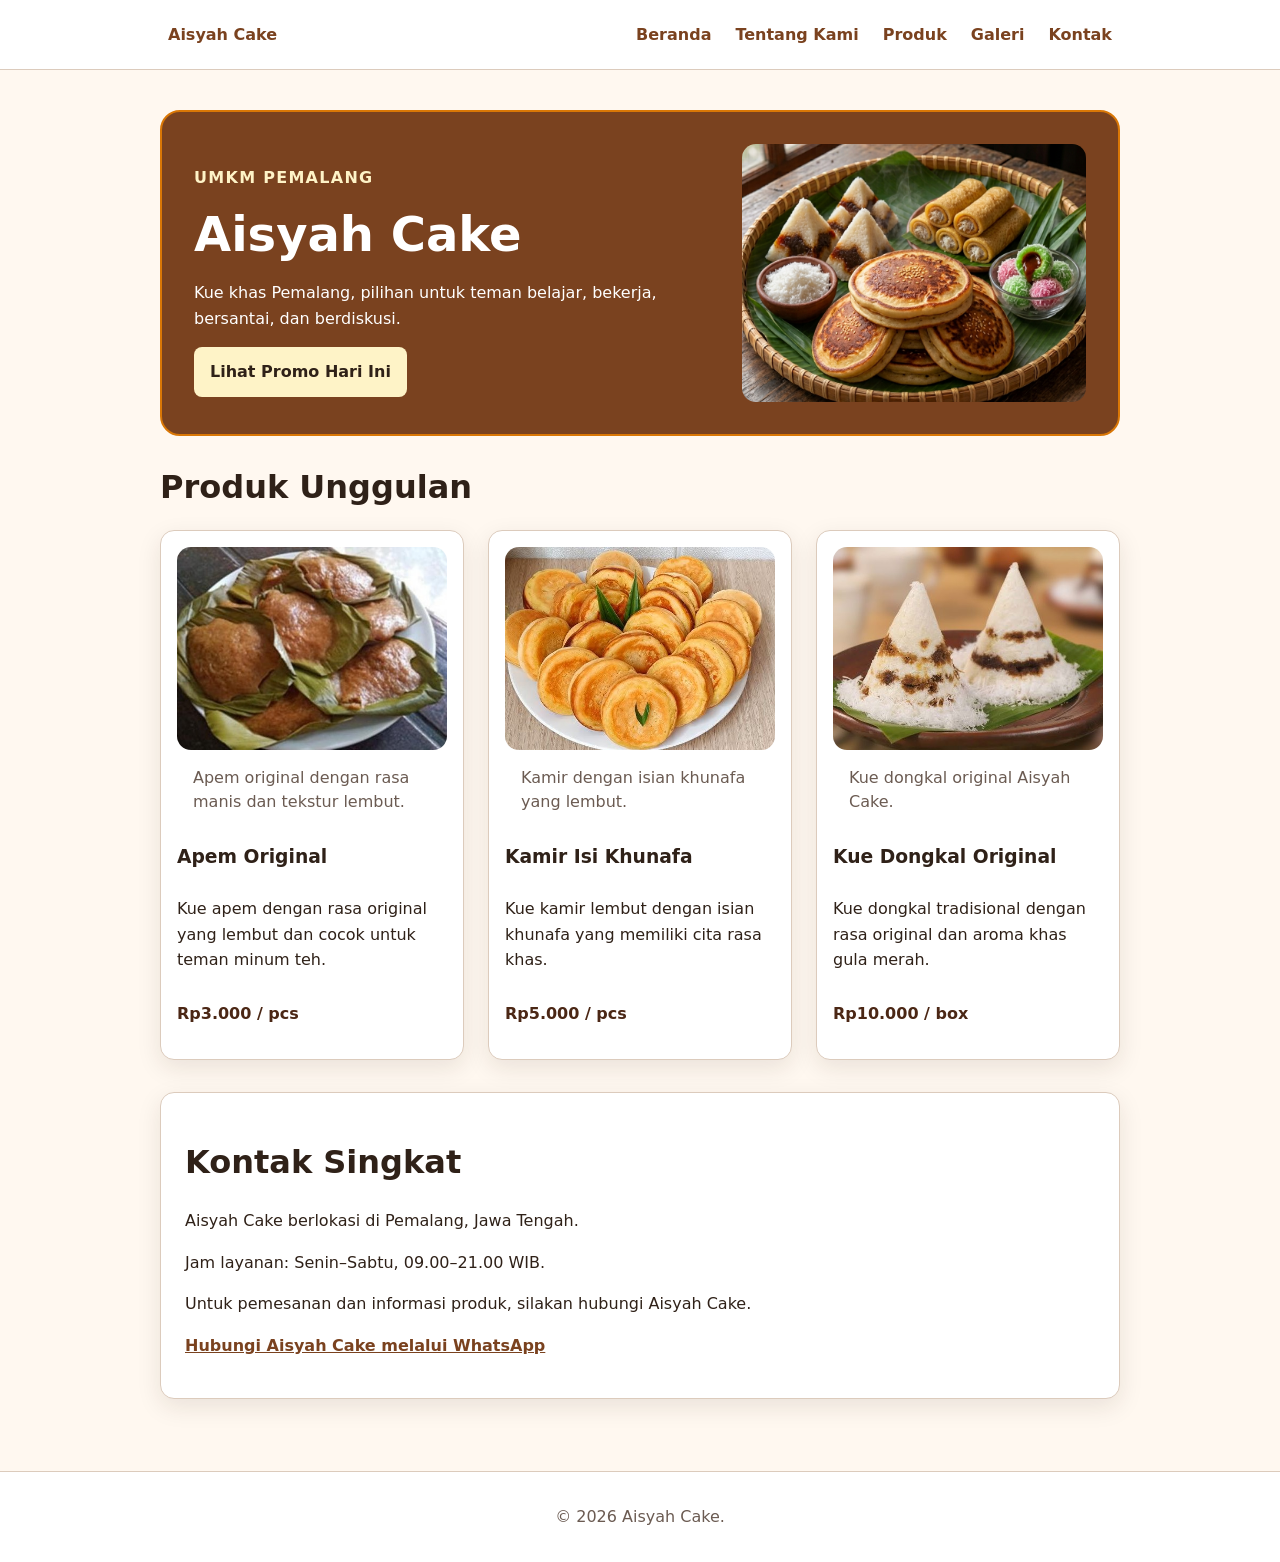
==== commit f84514d1: "revisi menambahkan hamburger" ====
--- a/index.html
+++ b/index.html
@@ -7,20 +7,26 @@
   <title>Aisyah Cake - Website UMKM</title>
   <link rel="stylesheet" href="css/style.css">
   <script src="js/script.js" defer></script>
+  <script src="js/nav.js" defer></script>
 </head>
 <body>
   <a class="skip-link" href="#konten">Lewati ke konten utama</a>
   <header class="site-header">
-    <nav class="nav" aria-label="Navigasi utama">
-      <a class="brand" href="index.html">Aisyah Cake</a>
-      <ul>
-        <li><a aria-current="page" href="index.html">Beranda</a></li>
-        <li><a href="tentang.html">Tentang Kami</a></li>
-        <li><a href="produk.html">Produk</a></li>
-        <li><a href="galeri.html">Galeri</a></li>
-        <li><a href="kontak.html">Kontak</a></li>
-      </ul>
-    </nav>
+     <nav class="nav" aria-label="Navigasi utama">
+    <a class="brand" href="index.html">Aisyah Cake</a>
+    <button class="nav-toggle" type="button" aria-label="Buka menu navigasi" aria-expanded="false" aria-controls="nav-menu">
+      <span></span>
+      <span></span>
+      <span></span>
+    </button>
+    <ul id="nav-menu">
+      <li><a href="index.html">Beranda</a></li>
+      <li><a href="tentang.html">Tentang Kami</a></li>
+      <li><a href="produk.html">Produk</a></li>
+      <li><a href="galeri.html">Galeri</a></li>
+      <li><a href="kontak.html">Kontak</a></li>
+    </ul>
+  </nav>
   </header>
   <main id="konten" class="page">
     <section class="hero" aria-labelledby="hero-title">
@@ -76,4 +82,4 @@
   </main>
   <footer class="site-footer"><p>© 2026 Aisyah Cake.</p></footer>
 </body>
-</html>
+</html>
--- a/css/style.css
+++ b/css/style.css
@@ -161,3 +161,99 @@
 @media (prefers-reduced-motion: reduce) {
   html { scroll-behavior: auto; }
 }
+
+
+/* Tombol hamburger: hanya tampil pada layar sempit */
+.nav-toggle {
+  display: none;
+  align-items: center;
+  justify-content: center;
+  flex-direction: column;
+  gap: 5px;
+  width: 44px;
+  height: 44px;
+  padding: 8px;
+  color: var(--color-primary);
+  background: transparent;
+  border: 1px solid var(--color-border);
+  border-radius: var(--radius-sm);
+  cursor: pointer;
+  flex-shrink: 0;
+}
+
+.nav-toggle:hover {
+  color: var(--color-primary-strong);
+  background: #fff3e6;
+}
+
+.nav-toggle span {
+  display: block;
+  width: 24px;
+  height: 3px;
+  margin: 0;
+  background: currentColor;
+  border-radius: 3px;
+  transition: transform 0.2s ease, opacity 0.2s ease;
+}
+
+/* Layar sempit: maksimal 639px */
+@media (max-width: 39.999rem) {
+  .nav {
+    flex-direction: row;
+    flex-wrap: wrap;
+    align-items: center;
+    justify-content: space-between;
+    gap: var(--space-2);
+  }
+
+  .nav-toggle {
+    display: flex;
+  }
+
+  .nav ul {
+    display: none;
+    flex-direction: column;
+    align-items: stretch;
+    gap: 4px;
+    width: 100%;
+    padding: var(--space-2) 0 0;
+    margin: 0;
+    border-top: 1px solid var(--color-border);
+  }
+
+  .nav ul.is-open {
+    display: flex;
+  }
+
+  .nav ul li {
+    width: 100%;
+  }
+
+  .nav ul li a {
+    display: block;
+    width: 100%;
+    padding: 10px 12px;
+  }
+
+  /* Animasi hamburger menjadi tanda X */
+  .nav-toggle[aria-expanded="true"] span:nth-child(1) {
+    transform: translateY(8px) rotate(45deg);
+  }
+
+  .nav-toggle[aria-expanded="true"] span:nth-child(2) {
+    opacity: 0;
+  }
+
+  .nav-toggle[aria-expanded="true"] span:nth-child(3) {
+    transform: translateY(-8px) rotate(-45deg);
+  }
+}
+
+/* Hormati pengaturan pengurangan animasi */
+@media (prefers-reduced-motion: reduce) {
+  .nav-toggle span {
+    transition: none;
+  }
+}
+
+
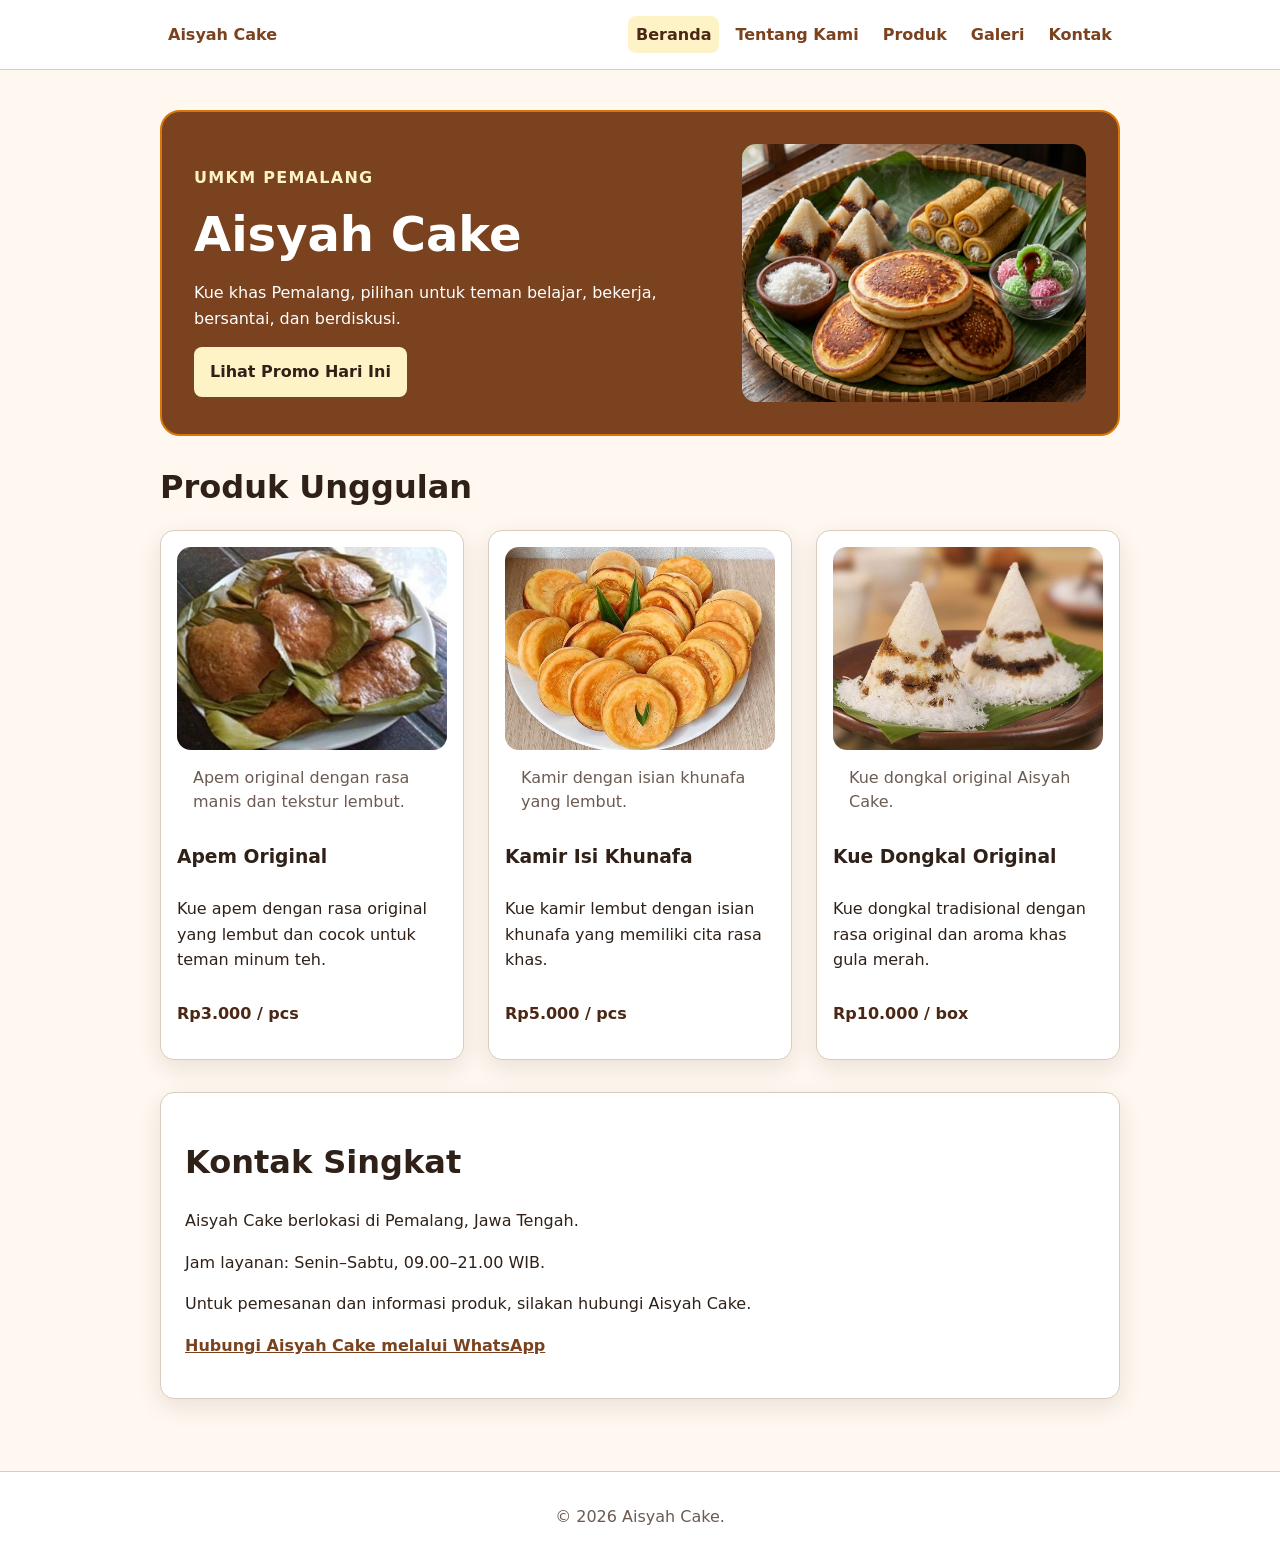
==== commit bf202ca6: "revisi menambahkan hamburger" ====
--- a/index.html
+++ b/index.html
@@ -20,7 +20,7 @@
       <span></span>
     </button>
     <ul id="nav-menu">
-      <li><a href="index.html">Beranda</a></li>
+      <li><a href="index.html" aria-current="page">Beranda</a></li>
       <li><a href="tentang.html">Tentang Kami</a></li>
       <li><a href="produk.html">Produk</a></li>
       <li><a href="galeri.html">Galeri</a></li>
--- a/css/style.css
+++ b/css/style.css
@@ -196,7 +196,7 @@
   transition: transform 0.2s ease, opacity 0.2s ease;
 }
 
-/* Layar sempit: maksimal 639px */
+/* Layar sempit */
 @media (max-width: 39.999rem) {
   .nav {
     flex-direction: row;
@@ -235,7 +235,7 @@
     padding: 10px 12px;
   }
 
-  /* Animasi hamburger menjadi tanda X */
+  
   .nav-toggle[aria-expanded="true"] span:nth-child(1) {
     transform: translateY(8px) rotate(45deg);
   }
@@ -249,7 +249,6 @@
   }
 }
 
-/* Hormati pengaturan pengurangan animasi */
 @media (prefers-reduced-motion: reduce) {
   .nav-toggle span {
     transition: none;
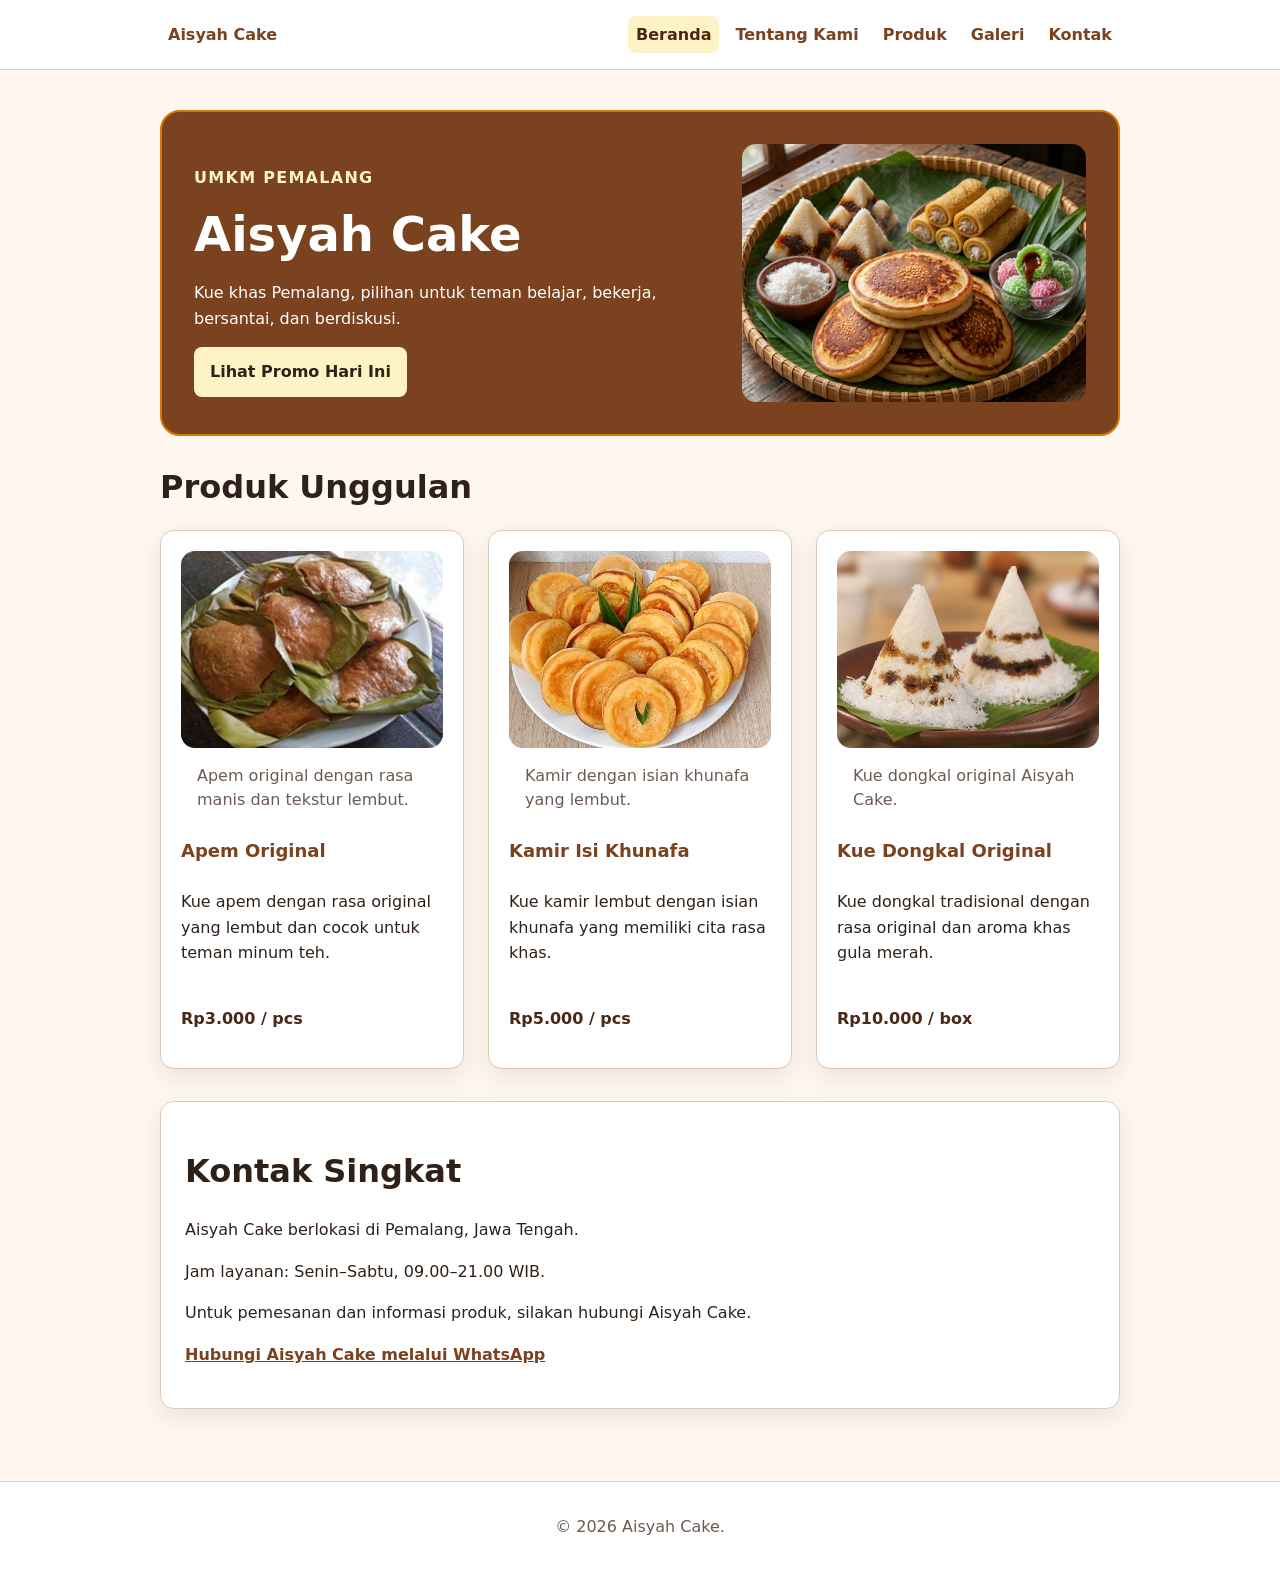
==== commit db59184d: "feat: javascript fundamental" ====
--- a/index.html
+++ b/index.html
@@ -8,6 +8,7 @@
   <link rel="stylesheet" href="css/style.css">
   <script src="js/script.js" defer></script>
   <script src="js/nav.js" defer></script>
+  <script src="js/app.js" defer></script>
 </head>
 <body>
   <a class="skip-link" href="#konten">Lewati ke konten utama</a>
--- a/css/style.css
+++ b/css/style.css
@@ -1,3 +1,6 @@
+
+/*ROOT*/
+
 :root {
   --color-primary: #7a421f;
   --color-primary-strong: #4b2715;
@@ -12,163 +15,146 @@
   --color-success-soft: #f0fdf4;
   --color-danger: #b91c1c;
   --color-danger-soft: #fef2f2;
+
   --space-1: .5rem;
   --space-2: .75rem;
   --space-3: 1rem;
   --space-4: 1.5rem;
   --space-5: 2rem;
   --space-6: 2.5rem;
+
   --radius-sm: .5rem;
   --radius-md: .875rem;
   --radius-lg: 1.25rem;
+
   --shadow-card: 0 .5rem 1.5rem rgb(47 33 24 / 10%);
   --page-gutter: clamp(1rem, 4vw, 2rem);
   --content-width: 60rem;
 }
-*, *::before, *::after { box-sizing: border-box; }
-html { color-scheme: light; scroll-behavior: smooth; }
+
+
+/*DASAR WEBSITE*/
+
+*, *::before, *::after {
+  box-sizing: border-box;
+}
+html {
+  color-scheme: light;
+  scroll-behavior: smooth;
+}
 body {
-  margin: 0; color: var(--color-text); background: var(--color-surface-soft);
-  font-family: system-ui, -apple-system, BlinkMacSystemFont, "Segoe UI", sans-serif;
-  font-size: 1rem; line-height: 1.6; overflow-wrap: anywhere;
-}
-img, video, iframe { display: block; max-width: 100%; height: auto; }
-img { object-fit: cover; }
-audio { display: block; width: 100%; max-width: 30rem; }
-a { color: var(--color-primary); }
-a:hover { color: var(--color-primary-strong); }
-:focus-visible { outline: 3px solid var(--color-focus); outline-offset: 3px; }
+  margin: 0;
+  color: var(--color-text);
+  background: var(--color-surface-soft);
+  font-family: system-ui, -apple-system, BlinkMacSystemFont,
+    "Segoe UI", sans-serif;
+  font-size: 1rem;
+  line-height: 1.6;
+  overflow-wrap: anywhere;
+}
+img, video, iframe {
+  display: block;
+  max-width: 100%;
+  height: auto;
+}
+img {
+  object-fit: cover;
+}
+audio {
+  display: block;
+  width: 100%;
+  max-width: 30rem;
+}
+a {
+  color: var(--color-primary);
+}
+a:hover {
+  color: var(--color-primary-strong);
+}
+:focus-visible {
+  outline: 3px solid var(--color-focus);
+  outline-offset: 3px;
+}
+
+/*SKIP LINK */
+
 .skip-link {
-  position: absolute; z-index: 10; top: -5rem; left: var(--page-gutter);
-  padding: var(--space-2) var(--space-3); color: var(--color-surface);
-  background: var(--color-text); border-radius: var(--radius-sm);
-}
-.skip-link:focus { top: var(--space-3); }
-.site-header, .site-footer {
-  padding: var(--space-3) var(--page-gutter); background: var(--color-surface);
+  position: absolute;
+  z-index: 10;
+  top: -5rem;
+  left: var(--page-gutter);
+  padding: var(--space-2) var(--space-3);
+  color: var(--color-surface);
+  background: var(--color-text);
+  border-radius: var(--radius-sm);
+}
+.skip-link:focus {
+  top: var(--space-3);
+}
+
+/*HEADER DAN NAV */
+
+.site-header,
+.site-footer {
+  padding: var(--space-3) var(--page-gutter);
+  background: var(--color-surface);
   border-bottom: 1px solid var(--color-border);
 }
-.nav, .page { width: min(100% - 2 * var(--page-gutter), var(--content-width)); margin-inline: auto; }
-.nav { display: flex; flex-direction: column; align-items: flex-start; gap: var(--space-3); }
-.brand { color: var(--color-text); font-weight: 800; text-decoration: none; }
+.nav,
+.page {
+  width: min(100% - 2 * var(--page-gutter), var(--content-width));
+  margin-inline: auto;
+}
+.nav {
+  display: flex;
+  flex-direction: column;
+  align-items: flex-start;
+  gap: var(--space-3);
+}
+.brand {
+  color: var(--color-text);
+  font-weight: 800;
+  text-decoration: none;
+}
 .nav ul {
-  display: flex; flex-wrap: wrap; gap: var(--space-1); width: 100%;
-  padding: 0; margin: 0; list-style: none;
-}
-.nav li { min-width: 0; margin: 0; }
-.nav a { display: inline-block; padding: .35rem .5rem; color: var(--color-primary); font-weight: 600; text-decoration: none; border-radius: var(--radius-sm); }
-.nav a:hover { color: var(--color-primary-strong); background: #fff3e6; }
-.nav a[aria-current="page"] { color: var(--color-primary-strong); font-weight: 800; background: #fef3c7; }
-.page { padding-block: clamp(1.5rem, 4vw, 2.5rem); }
-h1, h2, h3 { line-height: 1.2; text-wrap: balance; }
-h1 { font-size: clamp(2rem, 6vw, 3rem); }
-h2 { font-size: clamp(1.4rem, 3vw, 2rem); }
-p, li { max-width: 68ch; }
-.eyebrow { color: var(--color-primary); font-weight: 800; letter-spacing: .08em; text-transform: uppercase; }
-.price { color: var(--color-primary-strong); font-weight: 800; }
-button {
-  max-width: 100%; padding: var(--space-2) var(--space-3); color: var(--color-surface);
-  font: inherit; font-weight: 700; cursor: pointer; background: var(--color-primary);
-  border: 0; border-radius: var(--radius-sm);
-}
-button:hover { color: var(--color-surface); background: var(--color-primary-strong); }
-.hero {
-  display: grid; grid-template-columns: minmax(0, 1fr); align-items: center;
-  gap: var(--space-4); padding: clamp(1rem, 4vw, 2rem); color: var(--color-surface);
-  background: var(--color-primary); border: 2px solid var(--color-accent); border-radius: var(--radius-lg);
-}
-.hero-content, .hero-media, .about-content, .about-image { min-width: 0; }
-.hero-content h1 { margin-block: var(--space-2); }
-.hero-content p { max-width: 55ch; }
-.hero .eyebrow { color: #fef3c7; }
-.hero-media img { width: 100%; aspect-ratio: 4 / 3; border-radius: var(--radius-md); }
-.hero #promoButton { color: var(--color-text); background: #fef3c7; }
-.hero #promoButton:hover { background: #fde68a; }
-.product-card, .media-card {
-  min-width: 0; padding: var(--space-3); background: var(--color-surface);
-  border: 1px solid var(--color-border); border-radius: var(--radius-md); box-shadow: var(--shadow-card);
-}
-.produk-unggulan, .kontak { margin-top: var(--space-5); }
-.produk-unggulan > h2 { margin-bottom: var(--space-4); }
-.product-list { display: grid; grid-template-columns: minmax(0, 1fr); gap: var(--space-4); }
-.product-card { display: flex; flex-direction: column; }
-.product-card h3 { margin: var(--space-3) 0 var(--space-2); }
-.product-card figure { margin: 0; }
-.product-card figure img { width: 100%; aspect-ratio: 4 / 3; border-radius: var(--radius-md); }
-.product-card p { overflow-wrap: anywhere; }
-.product-card .price { margin-top: auto; padding-top: var(--space-2); }
-.about-intro { display: grid; grid-template-columns: minmax(0, 1fr); align-items: center; gap: var(--space-5); margin-bottom: var(--space-5); }
-.about-image img { width: 100%; aspect-ratio: 4 / 3; border-radius: var(--radius-md); }
-.about-values { padding: var(--space-4); margin-bottom: var(--space-5); background: var(--color-surface); border: 1px solid var(--color-border); border-radius: var(--radius-md); }
-.about-values ul { padding-left: var(--space-4); line-height: 1.9; }
-.product-categories, .product-prices { margin-block: var(--space-5); }
-.category-list { display: flex; flex-wrap: wrap; gap: var(--space-2); padding: 0; list-style: none; }
-.category-list li { max-width: 100%; padding: .6rem 1rem; color: var(--color-primary); background: #fff3e6; border: 1px solid #e5c8ad; border-radius: 999px; }
-.table-wrapper { width: 100%; max-width: 100%; overflow-x: auto; overscroll-behavior-inline: contain; border: 1px solid var(--color-border); border-radius: var(--radius-sm); }
-table { width: 100%; min-width: 32rem; margin: 0; background: var(--color-surface); border-collapse: collapse; }
-caption { padding: var(--space-2); color: var(--color-muted); font-weight: 700; text-align: left; }
-th, td { padding: var(--space-2); text-align: left; vertical-align: top; background: var(--color-surface); border: 1px solid var(--color-border); }
-th { background: var(--color-surface-soft); }
-.table-wrapper thead th { color: var(--color-surface); background: var(--color-primary); }
-.table-wrapper tbody tr:nth-child(even) th, .table-wrapper tbody tr:nth-child(even) td { background: var(--color-surface-soft); }
-.gallery-list { display: grid; grid-template-columns: minmax(0, 1fr); gap: var(--space-4); margin-top: var(--space-4); }
-.media-card { padding: 0; overflow: hidden; }
-.media-card img { width: 100%; aspect-ratio: 4 / 3; }
-figcaption { padding: var(--space-3); color: var(--color-muted); line-height: 1.5; }
-.gallery-audio { padding: clamp(1rem, 3vw, 1.5rem); margin-top: var(--space-5); background: var(--color-surface); border: 1px solid var(--color-border); border-radius: var(--radius-md); box-shadow: var(--shadow-card); }
-.kontak { padding: var(--space-4); background: var(--color-surface); border: 1px solid var(--color-border); border-radius: var(--radius-md); box-shadow: var(--shadow-card); }
-.kontak a { font-weight: 700; }
-#form-kontak { display: grid; grid-template-columns: minmax(0, 1fr); gap: var(--space-4); padding: var(--space-3); margin-top: var(--space-4); background: var(--color-surface); border: 1px solid var(--color-border); border-radius: var(--radius-md); box-shadow: var(--shadow-card); }
-#form-kontak .field { display: flex; flex-direction: column; gap: .45rem; min-width: 0; }
-.field label, legend { display: block; margin-bottom: var(--space-1); font-weight: 700; }
-#form-kontak input:not([type="radio"]), #form-kontak select, #form-kontak textarea {
-  width: 100%; min-width: 0; max-width: 100%; padding: var(--space-2); color: inherit;
-  font: inherit; background: var(--color-surface); border: 1px solid var(--color-border); border-radius: var(--radius-sm);
-}
-input[type="radio"], input[type="checkbox"] { width: auto; flex: 0 0 auto; }
-fieldset { min-width: 0; padding: var(--space-3); margin: 0; border: 1px solid var(--color-border); border-radius: var(--radius-md); }
-#form-kontak fieldset { display: flex; flex-direction: column; align-items: flex-start; gap: var(--space-2); }
-#form-kontak legend { padding-inline: .35rem; }
-.choice { display: flex; align-items: flex-start; gap: .5rem; }
-#form-kontak textarea { resize: vertical; }
-#form-kontak button { justify-self: start; }
-#form-kontak input:focus-visible, #form-kontak select:focus-visible, #form-kontak textarea:focus-visible,
-#form-kontak button:focus-visible, .nav a:focus-visible, .hero button:focus-visible, .kontak a:focus-visible {
-  outline: 3px solid var(--color-focus); outline-offset: 3px;
-}
-.contact-preview { margin-top: var(--space-5); }
-#preview-form { max-width: 100%; overflow-x: auto; padding: var(--space-3); white-space: pre-wrap; overflow-wrap: anywhere; background: var(--color-surface); border: 1px solid var(--color-border); border-radius: var(--radius-sm); }
-#preview-form.status-success { margin-block: var(--space-3); padding: var(--space-2) var(--space-3); color: var(--color-success); background: var(--color-success-soft); border: 2px solid var(--color-success); font-weight: 700; }
-#preview-form.status-danger { margin-block: var(--space-3); padding: var(--space-2) var(--space-3); color: var(--color-danger); background: var(--color-danger-soft); border: 2px solid var(--color-danger); font-weight: 700; }
-.site-footer { margin-top: var(--space-5); color: var(--color-muted); text-align: center; border-top: 1px solid var(--color-border); border-bottom: 0; }
-.site-footer p { margin-inline: auto; }
-
-/* Breakpoint 40rem: galeri membutuhkan ruang untuk dua kartu yang nyaman. */
-@media (min-width: 40rem) {
-  .nav { flex-direction: row; align-items: center; justify-content: space-between; }
-  .nav ul { width: auto; justify-content: flex-end; }
-  .gallery-list { grid-template-columns: repeat(2, minmax(0, 1fr)); }
-  .about-intro { grid-template-columns: minmax(0, 1.1fr) minmax(0, .9fr); }
-}
-
-/* Breakpoint 48rem: hero, katalog, dan form memiliki ruang cukup untuk dua/lebih kolom. */
-@media (min-width: 48rem) {
-  .hero { grid-template-columns: minmax(0, 1.2fr) minmax(0, .8fr); gap: var(--space-5); }
-  .product-list { grid-template-columns: repeat(3, minmax(0, 1fr)); }
-  #form-kontak { grid-template-columns: repeat(2, minmax(0, 1fr)); }
-  #form-kontak .field-wide, #form-kontak .form-submit { grid-column: 1 / -1; }
-}
-@media (prefers-reduced-motion: reduce) {
-  html { scroll-behavior: auto; }
-}
-
-
-/* Tombol hamburger: hanya tampil pada layar sempit */
+  display: flex;
+  flex-wrap: wrap;
+  gap: var(--space-1);
+  width: 100%;
+  padding: 0;
+  margin: 0;
+  list-style: none;
+}
+.nav li {
+  min-width: 0;
+  margin: 0;
+}
+.nav a {
+  display: inline-block;
+  padding: .35rem .5rem;
+  color: var(--color-primary);
+  font-weight: 600;
+  text-decoration: none;
+  border-radius: var(--radius-sm);
+}
+.nav a:hover {
+  color: var(--color-primary-strong);
+  background: #fff3e6;
+}
+.nav a[aria-current="page"] {
+  color: var(--color-primary-strong);
+  font-weight: 800;
+  background: #fef3c7;
+}
+
+/* Tombol hamburger */
+
 .nav-toggle {
   display: none;
   align-items: center;
   justify-content: center;
   flex-direction: column;
+  flex-shrink: 0;
   gap: 5px;
   width: 44px;
   height: 44px;
@@ -178,14 +164,11 @@
   border: 1px solid var(--color-border);
   border-radius: var(--radius-sm);
   cursor: pointer;
-  flex-shrink: 0;
-}
-
+}
 .nav-toggle:hover {
   color: var(--color-primary-strong);
   background: #fff3e6;
 }
-
 .nav-toggle span {
   display: block;
   width: 24px;
@@ -193,10 +176,465 @@
   margin: 0;
   background: currentColor;
   border-radius: 3px;
-  transition: transform 0.2s ease, opacity 0.2s ease;
-}
-
-/* Layar sempit */
+  transition: transform .2s ease, opacity .2s ease;
+}
+
+/*KONTEN UTAMA */
+
+.page {
+  padding-block: clamp(1.5rem, 4vw, 2.5rem);
+}
+h1, h2, h3 {
+  line-height: 1.2;
+  text-wrap: balance;
+}
+h1 {
+  font-size: clamp(2rem, 6vw, 3rem);
+}
+h2 {
+  font-size: clamp(1.4rem, 3vw, 2rem);
+}
+p, li {
+  max-width: 68ch;
+}
+.eyebrow {
+  color: var(--color-primary);
+  font-weight: 800;
+  letter-spacing: .08em;
+  text-transform: uppercase;
+}
+.price {
+  color: var(--color-primary-strong);
+  font-weight: 800;
+}
+
+
+/* TOMBOL*/
+
+button {
+  max-width: 100%;
+  padding: var(--space-2) var(--space-3);
+  color: var(--color-surface);
+  font: inherit;
+  font-weight: 700;
+  cursor: pointer;
+  background: var(--color-primary);
+  border: 0;
+  border-radius: var(--radius-sm);
+}
+
+button:hover {
+  color: var(--color-surface);
+  background: var(--color-primary-strong);
+}
+
+
+/* HERO */
+
+.hero {
+  display: grid;
+  grid-template-columns: minmax(0, 1fr);
+  align-items: center;
+  gap: var(--space-4);
+  padding: clamp(1rem, 4vw, 2rem);
+  color: var(--color-surface);
+  background: var(--color-primary);
+  border: 2px solid var(--color-accent);
+  border-radius: var(--radius-lg);
+}
+.hero-content,
+.hero-media,
+.about-content,
+.about-image {
+  min-width: 0;
+}
+.hero-content h1 {
+  margin-block: var(--space-2);
+}
+.hero-content p {
+  max-width: 55ch;
+}
+.hero .eyebrow {
+  color: #fef3c7;
+}
+.hero-media img {
+  width: 100%;
+  aspect-ratio: 4 / 3;
+  border-radius: var(--radius-md);
+}
+.hero #promoButton {
+  color: var(--color-text);
+  background: #fef3c7;
+}
+.hero #promoButton:hover {
+  background: #fde68a;
+}
+
+
+/*CARD DAN GMBAR*/
+
+.product-card,
+.media-card {
+  min-width: 0;
+  padding: var(--space-3);
+  background: var(--color-surface);
+  border: 1px solid var(--color-border);
+  border-radius: var(--radius-md);
+  box-shadow: var(--shadow-card);
+}
+/* Kartu produk */
+.product-card {
+  display: flex;
+  flex-direction: column;
+  gap: var(--space-2);
+  padding: 20px;
+  transition: transform .2s ease, box-shadow .2s ease;
+}
+.product-card:hover {
+  transform: translateY(-4px);
+  box-shadow: 0 5px 15px rgb(74 40 3 / 12%);
+}
+.product-card h3 {
+  margin: 0;
+  color: var(--color-primary);
+  font-size: 18px;
+}
+.product-card figure {
+  margin: 0;
+}
+.product-card figure img {
+  width: 100%;
+  aspect-ratio: 4 / 3;
+  border-radius: var(--radius-md);
+}
+.product-card p {
+  overflow-wrap: anywhere;
+}
+.product-card .price {
+  margin-top: auto;
+  padding-top: var(--space-2);
+}
+/* Produk unggulan beranda */
+.produk-unggulan,
+.kontak {
+  margin-top: var(--space-5);
+}
+.produk-unggulan > h2 {
+  margin-bottom: var(--space-4);
+}
+.product-list {
+  display: grid;
+  grid-template-columns: minmax(0, 1fr);
+  gap: var(--space-4);
+}
+
+/*TENTANG KAMI */
+
+.about-intro {
+  display: grid;
+  grid-template-columns: minmax(0, 1fr);
+  align-items: center;
+  gap: var(--space-5);
+  margin-bottom: var(--space-5);
+}
+.about-image img {
+  width: 100%;
+  aspect-ratio: 4 / 3;
+  border-radius: var(--radius-md);
+}
+.about-values {
+  padding: var(--space-4);
+  margin-bottom: var(--space-5);
+  background: var(--color-surface);
+  border: 1px solid var(--color-border);
+  border-radius: var(--radius-md);
+}
+.about-values ul {
+  padding-left: var(--space-4);
+  line-height: 1.9;
+}
+
+
+/*HALAMAN PRODUK */
+
+.product-categories,
+.product-prices {
+  margin-block: var(--space-5);
+}
+.category-list {
+  display: flex;
+  flex-wrap: wrap;
+  gap: var(--space-2);
+  padding: 0;
+  list-style: none;
+}
+.category-list li {
+  max-width: 100%;
+  padding: .6rem 1rem;
+  color: var(--color-primary);
+  background: #fff3e6;
+  border: 1px solid #e5c8ad;
+  border-radius: 999px;
+}
+/* Kartu produk dinamis */
+.product-intro {
+  margin-bottom: var(--space-4);
+  color: var(--color-muted);
+}
+.product-grid {
+  display: grid;
+  grid-template-columns: repeat(
+    auto-fit,
+    minmax(min(100%, 220px), 1fr)
+  );
+  gap: var(--space-4);
+  margin-top: var(--space-4);
+}
+.product-category {
+  margin: 0;
+  color: var(--color-muted);
+  font-size: .875rem;
+}
+.product-description {
+  color: var(--color-muted);
+  font-size: .875rem;
+  line-height: 1.6;
+}
+.product-price {
+  color: var(--color-primary);
+  font-size: 1.0625rem;
+  font-weight: 800;
+}
+.product-stock {
+  font-size: .875rem;
+  font-weight: 600;
+}
+.stock-available {
+  color: var(--color-success);
+}
+.stock-empty {
+  color: var(--color-danger);
+}
+.product-label {
+  display: inline-block;
+  width: fit-content;
+  padding: 5px 10px;
+  color: var(--color-primary);
+  background: #f1dfc9;
+  border-radius: 999px;
+  font-size: .75rem;
+  font-weight: 700;
+}
+
+/* GALERI */
+
+.gallery-list {
+  display: grid;
+  grid-template-columns: minmax(0, 1fr);
+  gap: var(--space-4);
+  margin-top: var(--space-4);
+}
+.media-card {
+  padding: 0;
+  overflow: hidden;
+}
+.media-card img {
+  width: 100%;
+  aspect-ratio: 4 / 3;
+}
+figcaption {
+  padding: var(--space-3);
+  color: var(--color-muted);
+  line-height: 1.5;
+}
+.gallery-audio {
+  padding: clamp(1rem, 3vw, 1.5rem);
+  margin-top: var(--space-5);
+  background: var(--color-surface);
+  border: 1px solid var(--color-border);
+  border-radius: var(--radius-md);
+  box-shadow: var(--shadow-card);
+}
+
+/*KONTAK DAN FORM */
+
+.kontak {
+  padding: var(--space-4);
+  background: var(--color-surface);
+  border: 1px solid var(--color-border);
+  border-radius: var(--radius-md);
+  box-shadow: var(--shadow-card);
+}
+.kontak a {
+  font-weight: 700;
+}
+#form-kontak {
+  display: grid;
+  grid-template-columns: minmax(0, 1fr);
+  gap: var(--space-4);
+  padding: var(--space-3);
+  margin-top: var(--space-4);
+  background: var(--color-surface);
+  border: 1px solid var(--color-border);
+  border-radius: var(--radius-md);
+  box-shadow: var(--shadow-card);
+}
+#form-kontak .field {
+  display: flex;
+  flex-direction: column;
+  gap: .45rem;
+  min-width: 0;
+}
+.field label,
+legend {
+  display: block;
+  margin-bottom: var(--space-1);
+  font-weight: 700;
+}
+#form-kontak input:not([type="radio"]),
+#form-kontak select,
+#form-kontak textarea {
+  width: 100%;
+  min-width: 0;
+  max-width: 100%;
+  padding: var(--space-2);
+  color: inherit;
+  font: inherit;
+  background: var(--color-surface);
+  border: 1px solid var(--color-border);
+  border-radius: var(--radius-sm);
+}
+input[type="radio"],
+input[type="checkbox"] {
+  width: auto;
+  flex: 0 0 auto;
+}
+fieldset {
+  min-width: 0;
+  padding: var(--space-3);
+  margin: 0;
+  border: 1px solid var(--color-border);
+  border-radius: var(--radius-md);
+}
+#form-kontak fieldset {
+  display: flex;
+  flex-direction: column;
+  align-items: flex-start;
+  gap: var(--space-2);
+}
+#form-kontak legend {
+  padding-inline: .35rem;
+}
+.choice {
+  display: flex;
+  align-items: flex-start;
+  gap: .5rem;
+}
+#form-kontak textarea {
+  resize: vertical;
+}
+#form-kontak button {
+  justify-self: start;
+}
+#form-kontak input:focus-visible,
+#form-kontak select:focus-visible,
+#form-kontak textarea:focus-visible,
+#form-kontak button:focus-visible,
+.nav a:focus-visible,
+.hero button:focus-visible,
+.kontak a:focus-visible {
+  outline: 3px solid var(--color-focus);
+  outline-offset: 3px;
+}
+
+
+/*PREVIEW FORM*/
+
+.contact-preview {
+  margin-top: var(--space-5);
+}
+#preview-form {
+  max-width: 100%;
+  overflow-x: auto;
+  padding: var(--space-3);
+  white-space: pre-wrap;
+  overflow-wrap: anywhere;
+  background: var(--color-surface);
+  border: 1px solid var(--color-border);
+  border-radius: var(--radius-sm);
+}
+#preview-form.status-success {
+  padding: var(--space-2) var(--space-3);
+  margin-block: var(--space-3);
+  color: var(--color-success);
+  background: var(--color-success-soft);
+  border: 2px solid var(--color-success);
+  font-weight: 700;
+}
+#preview-form.status-danger {
+  padding: var(--space-2) var(--space-3);
+  margin-block: var(--space-3);
+  color: var(--color-danger);
+  background: var(--color-danger-soft);
+  border: 2px solid var(--color-danger);
+  font-weight: 700;
+}
+
+
+/*FOOTER*/
+
+.site-footer {
+  margin-top: var(--space-5);
+  color: var(--color-muted);
+  text-align: center;
+  border-top: 1px solid var(--color-border);
+  border-bottom: 0;
+}
+.site-footer p {
+  margin-inline: auto;
+}
+
+
+/*RESPONSIVE */
+
+@media (min-width: 40rem) {
+
+  .nav {
+    flex-direction: row;
+    align-items: center;
+    justify-content: space-between;
+  }
+  .nav ul {
+    width: auto;
+    justify-content: flex-end;
+  }
+  .gallery-list {
+    grid-template-columns: repeat(2, minmax(0, 1fr));
+  }
+  .about-intro {
+    grid-template-columns: minmax(0, 1.1fr) minmax(0, .9fr);
+  }
+}
+@media (min-width: 48rem) {
+  .hero {
+    grid-template-columns: minmax(0, 1.2fr) minmax(0, .8fr);
+    gap: var(--space-5);
+  }
+  .product-list {
+    grid-template-columns: repeat(3, minmax(0, 1fr));
+  }
+  #form-kontak {
+    grid-template-columns: repeat(2, minmax(0, 1fr));
+  }
+  #form-kontak .field-wide,
+  #form-kontak .form-submit {
+    grid-column: 1 / -1;
+  }
+}
+
+
+/*RESPONSIVE NAV */
+
 @media (max-width: 39.999rem) {
   .nav {
     flex-direction: row;
@@ -205,11 +643,9 @@
     justify-content: space-between;
     gap: var(--space-2);
   }
-
   .nav-toggle {
     display: flex;
   }
-
   .nav ul {
     display: none;
     flex-direction: column;
@@ -220,39 +656,40 @@
     margin: 0;
     border-top: 1px solid var(--color-border);
   }
-
   .nav ul.is-open {
     display: flex;
   }
-
   .nav ul li {
     width: 100%;
   }
-
   .nav ul li a {
     display: block;
     width: 100%;
     padding: 10px 12px;
   }
-
-  
   .nav-toggle[aria-expanded="true"] span:nth-child(1) {
     transform: translateY(8px) rotate(45deg);
   }
-
   .nav-toggle[aria-expanded="true"] span:nth-child(2) {
     opacity: 0;
   }
-
   .nav-toggle[aria-expanded="true"] span:nth-child(3) {
     transform: translateY(-8px) rotate(-45deg);
   }
 }
 
+
+/* HOVER CARD*/
+
 @media (prefers-reduced-motion: reduce) {
-  .nav-toggle span {
+  html {
+    scroll-behavior: auto;
+  }
+  .nav-toggle span,
+  .product-card {
     transition: none;
   }
-}
-
-
+  .product-card:hover {
+    transform: none;
+  }
+}
